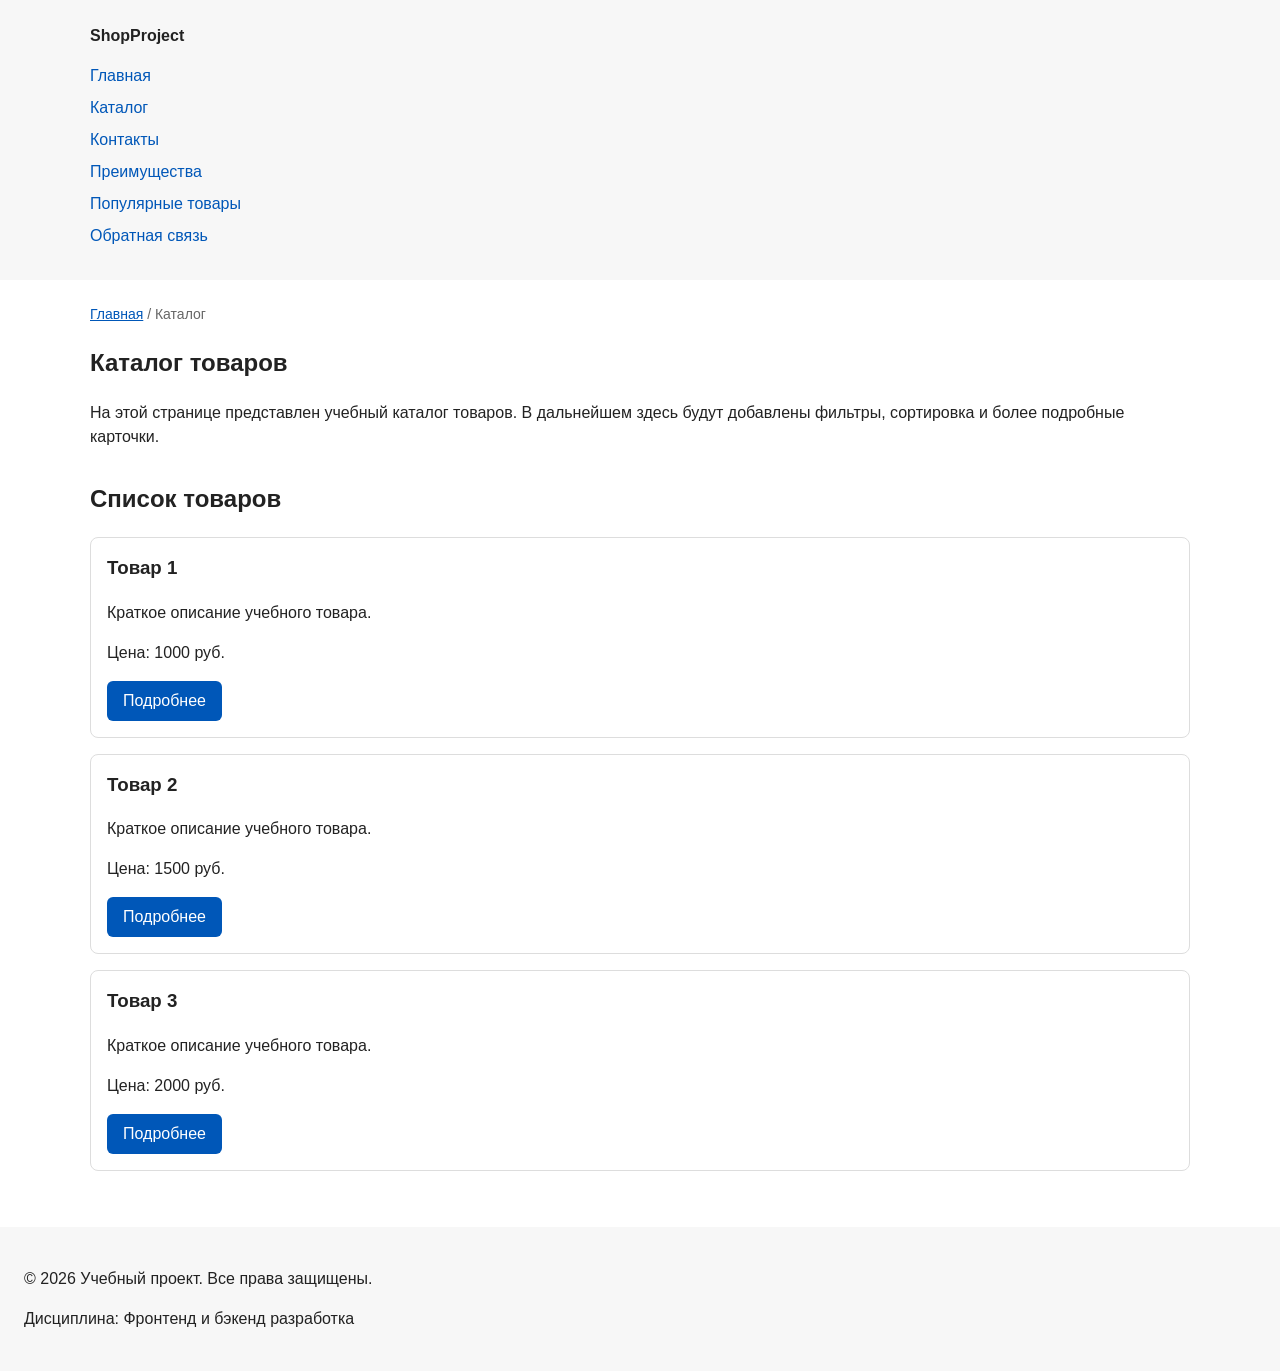
==== catalog.html @ 75586f76 "feat: add multi-page structure navigation and anchors" ====
<!DOCTYPE html>
<html lang="ru">

  <head>
    <meta charset="UTF-8">
    <meta name="viewport" content="width=device-width, initial-scale=1.0">
    <meta name="description" content="Каталог товаров учебного интернет-магазина.">
    <title>Каталог товаров — Учебный интернет-магазин</title>
    <meta property="og:type" content="website">
    <meta property="og:title" content="Каталог товаров — Учебный интернет-магазин">
    <meta property="og:description" content="Каталог товаров учебного интернет-магазина.">
    <meta property="og:image" content="https://dark1367.github.io/kr1-html-css-shop/images/preview.jpg">
    <link rel="stylesheet" href="css/style.css">
  </head>

  <body>

    <header>
      <div class="site-header">
        <a class="site-logo" href="index.html">ShopProject</a>

        <nav class="site-nav" aria-label="Основная навигация">
          <ul class="site-nav__list">
            <li><a href="index.html">Главная</a></li>
            <li><a href="catalog.html">Каталог</a></li>
            <li><a href="contacts.html">Контакты</a></li>
            <li><a href="index.html#advantages">Преимущества</a></li>
            <li><a href="index.html#popular">Популярные товары</a></li>
            <li><a href="index.html#contacts">Обратная связь</a></li>
          </ul>
        </nav>
      </div>
    </header>

    <main>
      <nav class="breadcrumbs" aria-label="Хлебные крошки">
        <a href="index.html">Главная</a>
        <span>Каталог</span>
      </nav>

      <section class="section">
        <h1>Каталог товаров</h1>
        <p>
          На этой странице представлен учебный каталог товаров.
          В дальнейшем здесь будут добавлены фильтры, сортировка и более
          подробные карточки.
        </p>
      </section>

      <section class="section">
        <h2>Список товаров</h2>

        <article class="product-card">
          <h3>Товар 1</h3>
          <p>Краткое описание учебного товара.</p>
          <p>Цена: 1000 руб.</p>
          <a class="button" href="index.html#popular">Подробнее</a>
        </article>

        <article class="product-card">
          <h3>Товар 2</h3>
          <p>Краткое описание учебного товара.</p>
          <p>Цена: 1500 руб.</p>
          <a class="button" href="index.html#popular">Подробнее</a>
        </article>

        <article class="product-card">
          <h3>Товар 3</h3>
          <p>Краткое описание учебного товара.</p>
          <p>Цена: 2000 руб.</p>
          <a class="button" href="index.html#popular">Подробнее</a>
        </article>
      </section>
    </main>

    <footer>
      <p>&copy; 2026 Учебный проект. Все права защищены.</p>
      <p>Дисциплина: Фронтенд и бэкенд разработка</p>
    </footer>

  </body>
</html>
---- css/style.css ----
/* ===============================
   1. Переменные проекта
   =============================== */

:root {
  /* Основные цвета проекта */
  --color-bg: #ffffff;
  --color-text: #222222;
  --color-muted: #666666;
  --color-primary: #0057b8;
  --color-primary-dark: #003f86;
  --color-border: #dddddd;
  --color-surface: #f7f7f7;
  --color-surface-accent: #eef5ff;
  --color-danger: #b00020;
  --color-success: #168a2f;
  --color-success-bg: #eefaf0;
  --color-white: #ffffff;

  /* Отступы */
  --space-xs: 4px;
  --space-sm: 8px;
  --space-md: 16px;
  --space-lg: 24px;
  --space-xl: 32px;

  /* Скругления */
  --radius-sm: 6px;
  --radius-md: 8px;
  --radius-lg: 12px;

  /* Размеры */
  --container-width: 1100px;
}

/* ===============================
   2. Базовые стили
   =============================== */

* {
  box-sizing: border-box;
}

/*
  Плавная прокрутка при переходе по якорным ссылкам.
*/
html {
  scroll-behavior: smooth;
}

body {
  margin: 0;
  font-family: Arial, sans-serif;
  line-height: 1.5;
  color: var(--color-text);
  background-color: var(--color-bg);
}

/*
  Задаём внутренние отступы для основных областей страницы.
  Это делает содержимое визуально отделённым от краёв окна браузера.
*/
header,
main,
footer {
  padding: var(--space-lg);
}

header {
  background-color: var(--color-surface);
}

footer {
  background-color: var(--color-surface);
}

/* ===============================
   3. Общие элементы интерфейса
   =============================== */

a {
  color: var(--color-primary);
}

a:hover {
  color: var(--color-primary-dark);
}

a:focus-visible {
  outline: 2px solid var(--color-primary);
  outline-offset: 3px;
}

/*
  Подсветка раздела, к которому выполнен переход по якорю.
*/
:target {
  outline: 2px dashed var(--color-primary);
  outline-offset: 4px;
}

/*
  Пока это обычная ссылка, но визуально она оформляется как кнопка.
*/
.button {
  display: inline-block;
  padding: var(--space-sm) var(--space-md);
  color: var(--color-white);
  background-color: var(--color-primary);
  text-decoration: none;
  border: none;
  border-radius: var(--radius-sm);
  cursor: pointer;
}

.button:hover {
  background-color: var(--color-primary-dark);
}

.button:focus-visible {
  outline: 2px solid var(--color-primary);
  outline-offset: 3px;
}

.button:disabled {
  opacity: 0.6;
  cursor: not-allowed;
}

/* ===============================
   4. Компоненты страницы
   =============================== */

/*
  Шапка: ограничиваем ширину содержимого,
  чтобы оно не растягивалось слишком сильно на широких экранах.
*/
.site-header {
  max-width: var(--container-width);
  margin: 0 auto;
}

/*
  Текстовый логотип.
*/
.site-logo {
  font-weight: bold;
  text-decoration: none;
  color: var(--color-text);
}

/*
  Навигация: убираем стандартные отступы и маркеры списка.
*/
.site-nav__list {
  padding: 0;
  margin: var(--space-md) 0 0;
  list-style: none;
}

.site-nav__list li {
  margin-bottom: var(--space-sm);
}

.site-nav__list a {
  color: var(--color-primary);
  text-decoration: none;
}

.site-nav__list a:hover {
  text-decoration: underline;
}

/*
  Хлебные крошки на внутренних страницах.
  Текущая страница оформлена через span, перед ней выводится разделитель.
*/
.breadcrumbs {
  max-width: var(--container-width);
  margin: 0 auto var(--space-md);
  font-size: 14px;
  color: var(--color-muted);
}

.breadcrumbs a {
  color: var(--color-primary);
}

.breadcrumbs span::before {
  content: " / ";
  color: var(--color-muted);
}

/*
  Hero-блок — первый крупный блок страницы.
  Он визуально отделяется от остальных разделов фоном и отступами.
*/
.hero {
  max-width: var(--container-width);
  margin: 0 auto var(--space-xl);
  padding: var(--space-xl) var(--space-lg);
  background-color: var(--color-surface-accent);
  border-radius: var(--radius-lg);
}

.section {
  max-width: var(--container-width);
  margin: 0 auto var(--space-xl);
}

.section h2 {
  margin-top: 0;
}

/*
  Карточка товара — самостоятельный блок.
  В сетку карточки выстраиваются в практическом занятии №6.
*/
.product-card {
  margin-bottom: var(--space-md);
  padding: var(--space-md);
  border: 1px solid var(--color-border);
  border-radius: var(--radius-md);
  background-color: var(--color-bg);
}

.product-card:hover {
  border-color: var(--color-primary);
}

.product-card h3 {
  margin-top: 0;
}

/*
  Дополнительный информационный блок.
*/
.aside-info {
  max-width: var(--container-width);
  margin: 0 auto var(--space-xl);
  padding: var(--space-md);
  border-left: 4px solid var(--color-primary);
  background-color: var(--color-surface);
}

/* ===============================
   5. Форма и модальное окно
   =============================== */

.order-dialog {
  width: min(100% - 32px, 560px);
  padding: var(--space-lg);
  border: none;
  border-radius: var(--radius-lg);
}

.order-dialog::backdrop {
  background-color: rgba(0, 0, 0, 0.5);
}

.form-field {
  margin-bottom: var(--space-md);
}

.form-field label {
  display: block;
  margin-bottom: var(--space-xs);
}

.form-field input,
.form-field select,
.form-field textarea {
  width: 100%;
  padding: 10px 12px;
  border: 1px solid var(--color-border);
  border-radius: var(--radius-sm);
  font: inherit;
}

.form-field input[type="checkbox"] {
  width: auto;
}

.form-field small {
  display: block;
  margin-top: var(--space-xs);
  color: var(--color-muted);
}

/*
  Состояния полей формы: наведение, видимый фокус, ошибка.
*/
.form-field input:hover,
.form-field select:hover,
.form-field textarea:hover {
  border-color: var(--color-primary);
}

.form-field input:focus-visible,
.form-field select:focus-visible,
.form-field textarea:focus-visible,
.form-actions button:focus-visible {
  outline: 2px solid var(--color-primary);
  outline-offset: 3px;
}

/*
  Ошибочное поле. Селекторы с .form-field нужны, чтобы правило
  перебивало по специфичности border из .form-field input и :hover.
*/
[aria-invalid="true"],
.form-field input[aria-invalid="true"],
.form-field select[aria-invalid="true"],
.form-field textarea[aria-invalid="true"] {
  border-color: var(--color-danger);
}

/*
  Кнопки формы.
*/
.form-actions {
  display: flex;
  gap: var(--space-md);
  margin-top: var(--space-lg);
}

/*
  Сообщение об успешной отправке.
*/
.success-message {
  max-width: var(--container-width);
  margin: var(--space-lg) auto;
  padding: var(--space-md);
  border-left: 4px solid var(--color-success);
  background-color: var(--color-success-bg);
}
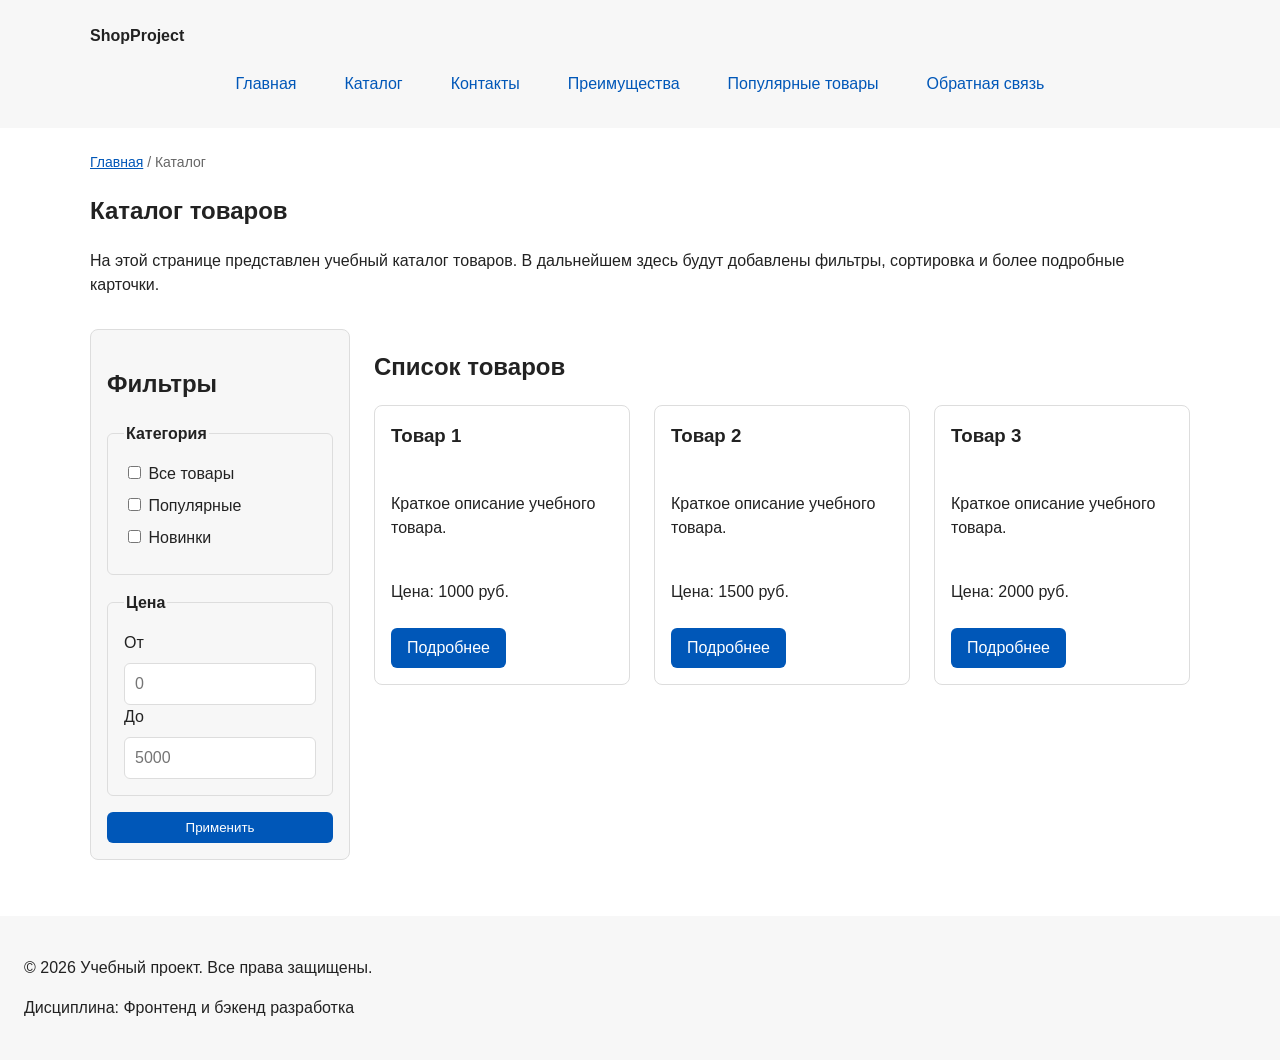
==== commit 77fee8bb: "feat: add flex navigation and grid catalog layout" ====
--- a/catalog.html
+++ b/catalog.html
@@ -47,29 +47,70 @@
         </p>
       </section>
 
-      <section class="section">
-        <h2>Список товаров</h2>
+      <section class="catalog-layout">
+        <aside class="catalog-filters">
+          <h2>Фильтры</h2>
 
-        <article class="product-card">
-          <h3>Товар 1</h3>
-          <p>Краткое описание учебного товара.</p>
-          <p>Цена: 1000 руб.</p>
-          <a class="button" href="index.html#popular">Подробнее</a>
-        </article>
+          <form class="filters-form" action="#" method="get">
+            <fieldset>
+              <legend>Категория</legend>
 
-        <article class="product-card">
-          <h3>Товар 2</h3>
-          <p>Краткое описание учебного товара.</p>
-          <p>Цена: 1500 руб.</p>
-          <a class="button" href="index.html#popular">Подробнее</a>
-        </article>
+              <label>
+                <input type="checkbox" name="category" value="all">
+                Все товары
+              </label>
 
-        <article class="product-card">
-          <h3>Товар 3</h3>
-          <p>Краткое описание учебного товара.</p>
-          <p>Цена: 2000 руб.</p>
-          <a class="button" href="index.html#popular">Подробнее</a>
-        </article>
+              <label>
+                <input type="checkbox" name="category" value="popular">
+                Популярные
+              </label>
+
+              <label>
+                <input type="checkbox" name="category" value="new">
+                Новинки
+              </label>
+            </fieldset>
+
+            <fieldset>
+              <legend>Цена</legend>
+
+              <label for="price-from">От</label>
+              <input id="price-from" name="price-from" type="number" min="0" placeholder="0">
+
+              <label for="price-to">До</label>
+              <input id="price-to" name="price-to" type="number" min="0" placeholder="5000">
+            </fieldset>
+
+            <button class="button" type="submit">Применить</button>
+          </form>
+        </aside>
+
+        <section class="catalog-products">
+          <h2>Список товаров</h2>
+
+          <div class="products-grid">
+            <article class="product-card">
+              <h3>Товар 1</h3>
+              <p>Краткое описание учебного товара.</p>
+              <p>Цена: 1000 руб.</p>
+              <a class="button" href="index.html#popular">Подробнее</a>
+            </article>
+
+            <article class="product-card">
+              <h3>Товар 2</h3>
+              <p>Краткое описание учебного товара.</p>
+              <p>Цена: 1500 руб.</p>
+              <a class="button" href="index.html#popular">Подробнее</a>
+            </article>
+
+            <article class="product-card">
+              <h3>Товар 3</h3>
+              <p>Краткое описание учебного товара.</p>
+              <p>Цена: 2000 руб.</p>
+              <a class="button" href="index.html#popular">Подробнее</a>
+            </article>
+          </div>
+        </section>
       </section>
     </main>
 
--- a/css/style.css
+++ b/css/style.css
@@ -150,25 +150,31 @@
 }
 
 /*
-  Навигация: убираем стандартные отступы и маркеры списка.
+  Навигация: меню выстроено в строку через Flexbox.
+  Расстояние между пунктами задаётся через gap.
 */
 .site-nav__list {
+  display: flex;
+  flex-wrap: wrap;
+  justify-content: center;
+  align-items: center;
+  gap: var(--space-md);
   padding: 0;
   margin: var(--space-md) 0 0;
   list-style: none;
 }
 
-.site-nav__list li {
-  margin-bottom: var(--space-sm);
-}
-
 .site-nav__list a {
+  display: inline-block;
+  padding: var(--space-sm) var(--space-md);
   color: var(--color-primary);
   text-decoration: none;
+  border-radius: var(--radius-sm);
 }
 
 .site-nav__list a:hover {
-  text-decoration: underline;
+  color: var(--color-white);
+  background-color: var(--color-primary);
 }
 
 /*
@@ -213,23 +219,97 @@
 }
 
 /*
+  Сетка карточек товаров через CSS Grid: три равные колонки.
+*/
+.products-grid {
+  display: grid;
+  grid-template-columns: repeat(3, 1fr);
+  gap: var(--space-lg);
+}
+
+/*
   Карточка товара — самостоятельный блок.
-  В сетку карточки выстраиваются в практическом занятии №6.
+  Внутри карточки содержимое выстроено в колонку через Flexbox,
+  кнопка прижата к нижнему краю.
 */
 .product-card {
-  margin-bottom: var(--space-md);
+  display: flex;
+  flex-direction: column;
+  gap: var(--space-sm);
+  margin-bottom: 0;
   padding: var(--space-md);
   border: 1px solid var(--color-border);
   border-radius: var(--radius-md);
   background-color: var(--color-bg);
 }
 
+.product-card .button {
+  margin-top: auto;
+  align-self: flex-start;
+}
+
 .product-card:hover {
   border-color: var(--color-primary);
 }
 
 .product-card h3 {
   margin-top: 0;
+}
+
+/*
+  Страница каталога: сетка «фильтры + товары» через именованные области Grid.
+*/
+.catalog-layout {
+  max-width: var(--container-width);
+  margin: 0 auto var(--space-xl);
+  display: grid;
+  grid-template-columns: 260px 1fr;
+  grid-template-areas: "filters products";
+  gap: var(--space-lg);
+}
+
+.catalog-filters {
+  grid-area: filters;
+  padding: var(--space-md);
+  border: 1px solid var(--color-border);
+  border-radius: var(--radius-md);
+  background-color: var(--color-surface);
+}
+
+.catalog-products {
+  grid-area: products;
+}
+
+/*
+  Форма фильтров: группы полей разделены через gap.
+*/
+.filters-form {
+  display: grid;
+  gap: var(--space-md);
+}
+
+.filters-form fieldset {
+  margin: 0;
+  padding: var(--space-md);
+  border: 1px solid var(--color-border);
+  border-radius: var(--radius-sm);
+}
+
+.filters-form legend {
+  font-weight: 700;
+}
+
+.filters-form label {
+  display: block;
+  margin-bottom: var(--space-sm);
+}
+
+.filters-form input[type="number"] {
+  width: 100%;
+  padding: 8px 10px;
+  border: 1px solid var(--color-border);
+  border-radius: var(--radius-sm);
+  font: inherit;
 }
 
 /*
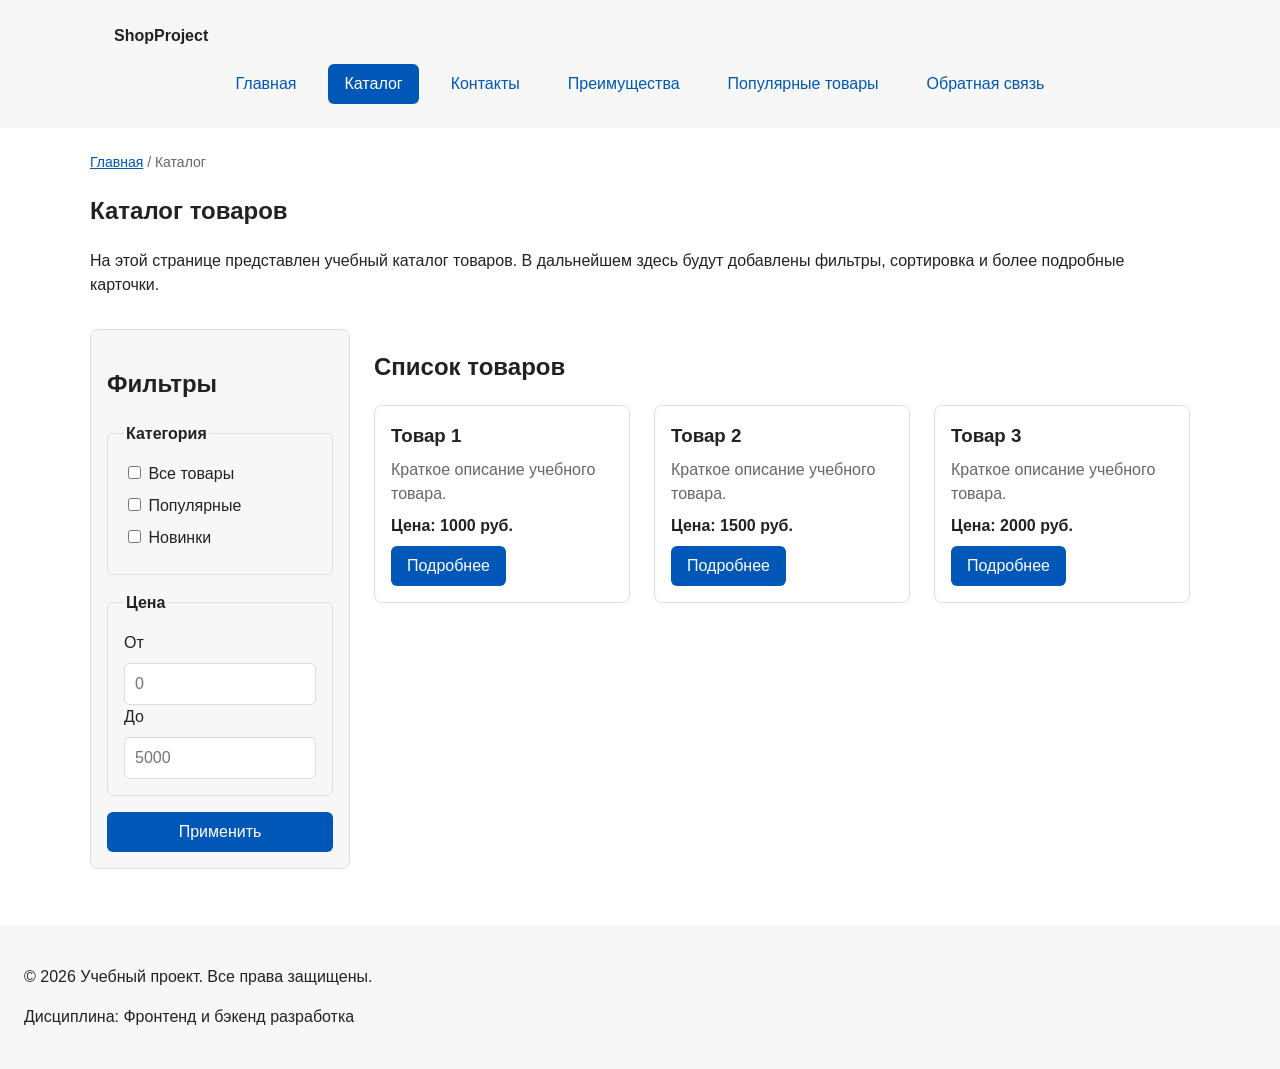
==== commit a7d0f82f: "refactor: apply BEM naming to CSS classes" ====
--- a/catalog.html
+++ b/catalog.html
@@ -15,18 +15,30 @@
 
   <body>
 
-    <header>
-      <div class="site-header">
-        <a class="site-logo" href="index.html">ShopProject</a>
+    <header class="site-header">
+      <div class="site-header__inner">
+        <a class="site-header__logo" href="index.html">ShopProject</a>
 
         <nav class="site-nav" aria-label="Основная навигация">
           <ul class="site-nav__list">
-            <li><a href="index.html">Главная</a></li>
-            <li><a href="catalog.html">Каталог</a></li>
-            <li><a href="contacts.html">Контакты</a></li>
-            <li><a href="index.html#advantages">Преимущества</a></li>
-            <li><a href="index.html#popular">Популярные товары</a></li>
-            <li><a href="index.html#contacts">Обратная связь</a></li>
+            <li class="site-nav__item">
+              <a class="site-nav__link" href="index.html">Главная</a>
+            </li>
+            <li class="site-nav__item">
+              <a class="site-nav__link site-nav__link--active" href="catalog.html">Каталог</a>
+            </li>
+            <li class="site-nav__item">
+              <a class="site-nav__link" href="contacts.html">Контакты</a>
+            </li>
+            <li class="site-nav__item">
+              <a class="site-nav__link" href="index.html#advantages">Преимущества</a>
+            </li>
+            <li class="site-nav__item">
+              <a class="site-nav__link" href="index.html#popular">Популярные товары</a>
+            </li>
+            <li class="site-nav__item">
+              <a class="site-nav__link" href="index.html#contacts">Обратная связь</a>
+            </li>
           </ul>
         </nav>
       </div>
@@ -34,8 +46,8 @@
 
     <main>
       <nav class="breadcrumbs" aria-label="Хлебные крошки">
-        <a href="index.html">Главная</a>
-        <span>Каталог</span>
+        <a class="breadcrumbs__link" href="index.html">Главная</a>
+        <span class="breadcrumbs__current">Каталог</span>
       </nav>
 
       <section class="section">
@@ -49,72 +61,72 @@
 
       <section class="catalog-layout">
         <aside class="catalog-filters">
-          <h2>Фильтры</h2>
+          <h2 class="catalog-filters__title">Фильтры</h2>
 
           <form class="filters-form" action="#" method="get">
-            <fieldset>
-              <legend>Категория</legend>
+            <fieldset class="filters-form__group">
+              <legend class="filters-form__legend">Категория</legend>
 
-              <label>
+              <label class="filters-form__label">
                 <input type="checkbox" name="category" value="all">
                 Все товары
               </label>
 
-              <label>
+              <label class="filters-form__label">
                 <input type="checkbox" name="category" value="popular">
                 Популярные
               </label>
 
-              <label>
+              <label class="filters-form__label">
                 <input type="checkbox" name="category" value="new">
                 Новинки
               </label>
             </fieldset>
 
-            <fieldset>
-              <legend>Цена</legend>
+            <fieldset class="filters-form__group">
+              <legend class="filters-form__legend">Цена</legend>
 
-              <label for="price-from">От</label>
-              <input id="price-from" name="price-from" type="number" min="0" placeholder="0">
+              <label class="filters-form__label" for="price-from">От</label>
+              <input class="filters-form__input" id="price-from" name="price-from" type="number" min="0" placeholder="0">
 
-              <label for="price-to">До</label>
-              <input id="price-to" name="price-to" type="number" min="0" placeholder="5000">
+              <label class="filters-form__label" for="price-to">До</label>
+              <input class="filters-form__input" id="price-to" name="price-to" type="number" min="0" placeholder="5000">
             </fieldset>
 
-            <button class="button" type="submit">Применить</button>
+            <button class="button button--primary filters-form__button" type="submit">Применить</button>
           </form>
         </aside>
 
         <section class="catalog-products">
-          <h2>Список товаров</h2>
+          <h2 class="catalog-products__title">Список товаров</h2>
 
           <div class="products-grid">
             <article class="product-card">
-              <h3>Товар 1</h3>
-              <p>Краткое описание учебного товара.</p>
-              <p>Цена: 1000 руб.</p>
-              <a class="button" href="index.html#popular">Подробнее</a>
+              <h3 class="product-card__title">Товар 1</h3>
+              <p class="product-card__description">Краткое описание учебного товара.</p>
+              <p class="product-card__price">Цена: 1000 руб.</p>
+              <a class="button button--primary product-card__button" href="index.html#popular">Подробнее</a>
             </article>
 
             <article class="product-card">
-              <h3>Товар 2</h3>
-              <p>Краткое описание учебного товара.</p>
-              <p>Цена: 1500 руб.</p>
-              <a class="button" href="index.html#popular">Подробнее</a>
+              <h3 class="product-card__title">Товар 2</h3>
+              <p class="product-card__description">Краткое описание учебного товара.</p>
+              <p class="product-card__price">Цена: 1500 руб.</p>
+              <a class="button button--primary product-card__button" href="index.html#popular">Подробнее</a>
             </article>
 
             <article class="product-card">
-              <h3>Товар 3</h3>
-              <p>Краткое описание учебного товара.</p>
-              <p>Цена: 2000 руб.</p>
-              <a class="button" href="index.html#popular">Подробнее</a>
+              <h3 class="product-card__title">Товар 3</h3>
+              <p class="product-card__description">Краткое описание учебного товара.</p>
+              <p class="product-card__price">Цена: 2000 руб.</p>
+              <a class="button button--primary product-card__button" href="index.html#popular">Подробнее</a>
             </article>
           </div>
         </section>
       </section>
     </main>
 
-    <footer>
+    <footer class="site-footer">
       <p>&copy; 2026 Учебный проект. Все права защищены.</p>
       <p>Дисциплина: Фронтенд и бэкенд разработка</p>
     </footer>
--- a/css/style.css
+++ b/css/style.css
@@ -35,6 +35,8 @@
 
 /* ===============================
    2. Базовые стили
+   Стили по тегам задаются только здесь.
+   Компоненты ниже оформляются через БЭМ-классы.
    =============================== */
 
 * {
@@ -56,27 +58,9 @@
   background-color: var(--color-bg);
 }
 
-/*
-  Задаём внутренние отступы для основных областей страницы.
-  Это делает содержимое визуально отделённым от краёв окна браузера.
-*/
-header,
-main,
-footer {
+main {
   padding: var(--space-lg);
 }
-
-header {
-  background-color: var(--color-surface);
-}
-
-footer {
-  background-color: var(--color-surface);
-}
-
-/* ===============================
-   3. Общие элементы интерфейса
-   =============================== */
 
 a {
   color: var(--color-primary);
@@ -99,22 +83,43 @@
   outline-offset: 4px;
 }
 
-/*
-  Пока это обычная ссылка, но визуально она оформляется как кнопка.
-*/
+/* ===============================
+   3. Блок button
+   =============================== */
+
 .button {
   display: inline-block;
   padding: var(--space-sm) var(--space-md);
+  border: none;
+  border-radius: var(--radius-sm);
+  font: inherit;
+  text-decoration: none;
+  cursor: pointer;
+}
+
+.button--primary {
   color: var(--color-white);
   background-color: var(--color-primary);
-  text-decoration: none;
-  border: none;
-  border-radius: var(--radius-sm);
-  cursor: pointer;
-}
-
-.button:hover {
+}
+
+/*
+  color задан явно, чтобы у кнопок-ссылок текст
+  не перекрашивался правилом a:hover.
+*/
+.button--primary:hover {
+  color: var(--color-white);
   background-color: var(--color-primary-dark);
+}
+
+.button--secondary {
+  color: var(--color-primary);
+  background-color: transparent;
+  border: 1px solid var(--color-primary);
+}
+
+.button--secondary:hover {
+  color: var(--color-white);
+  background-color: var(--color-primary);
 }
 
 .button:focus-visible {
@@ -122,36 +127,38 @@
   outline-offset: 3px;
 }
 
-.button:disabled {
+.button:disabled,
+.button--disabled {
   opacity: 0.6;
   cursor: not-allowed;
 }
 
 /* ===============================
-   4. Компоненты страницы
-   =============================== */
-
-/*
-  Шапка: ограничиваем ширину содержимого,
-  чтобы оно не растягивалось слишком сильно на широких экранах.
+   4. Шапка и навигация
+   =============================== */
+
+/*
+  Блок site-header: фон шапки на всю ширину,
+  содержимое ограничено внутренним контейнером.
 */
 .site-header {
+  background-color: var(--color-surface);
+}
+
+.site-header__inner {
   max-width: var(--container-width);
   margin: 0 auto;
-}
-
-/*
-  Текстовый логотип.
-*/
-.site-logo {
-  font-weight: bold;
+  padding: var(--space-lg);
+}
+
+.site-header__logo {
+  font-weight: 700;
+  color: var(--color-text);
   text-decoration: none;
-  color: var(--color-text);
-}
-
-/*
-  Навигация: меню выстроено в строку через Flexbox.
-  Расстояние между пунктами задаётся через gap.
+}
+
+/*
+  Блок site-nav: меню выстроено в строку через Flexbox.
 */
 .site-nav__list {
   display: flex;
@@ -164,7 +171,7 @@
   list-style: none;
 }
 
-.site-nav__list a {
+.site-nav__link {
   display: inline-block;
   padding: var(--space-sm) var(--space-md);
   color: var(--color-primary);
@@ -172,14 +179,27 @@
   border-radius: var(--radius-sm);
 }
 
-.site-nav__list a:hover {
+.site-nav__link:hover {
   color: var(--color-white);
   background-color: var(--color-primary);
 }
 
-/*
-  Хлебные крошки на внутренних страницах.
-  Текущая страница оформлена через span, перед ней выводится разделитель.
+.site-nav__link:focus-visible {
+  outline: 2px solid var(--color-primary);
+  outline-offset: 3px;
+}
+
+/*
+  Модификатор активного пункта меню — текущая страница.
+*/
+.site-nav__link--active {
+  color: var(--color-white);
+  background-color: var(--color-primary);
+}
+
+/*
+  Блок breadcrumbs: текущая страница не является ссылкой,
+  перед ней выводится разделитель.
 */
 .breadcrumbs {
   max-width: var(--container-width);
@@ -188,18 +208,21 @@
   color: var(--color-muted);
 }
 
-.breadcrumbs a {
+.breadcrumbs__link {
   color: var(--color-primary);
 }
 
-.breadcrumbs span::before {
+.breadcrumbs__current::before {
   content: " / ";
   color: var(--color-muted);
 }
 
-/*
-  Hero-блок — первый крупный блок страницы.
-  Он визуально отделяется от остальных разделов фоном и отступами.
+/* ===============================
+   5. Разделы страницы
+   =============================== */
+
+/*
+  Блок hero — первый экран главной страницы.
 */
 .hero {
   max-width: var(--container-width);
@@ -209,17 +232,43 @@
   border-radius: var(--radius-lg);
 }
 
+/*
+  Блок section — универсальный раздел страницы.
+*/
 .section {
   max-width: var(--container-width);
   margin: 0 auto var(--space-xl);
 }
 
-.section h2 {
+.section__title {
   margin-top: 0;
 }
 
 /*
-  Сетка карточек товаров через CSS Grid: три равные колонки.
+  Блок aside-info — дополнительный информационный блок.
+*/
+.aside-info {
+  max-width: var(--container-width);
+  margin: 0 auto var(--space-xl);
+  padding: var(--space-md);
+  border-left: 4px solid var(--color-primary);
+  background-color: var(--color-surface);
+}
+
+/*
+  Блок site-footer — подвал сайта.
+*/
+.site-footer {
+  padding: var(--space-lg);
+  background-color: var(--color-surface);
+}
+
+/* ===============================
+   6. Товары и каталог
+   =============================== */
+
+/*
+  Блок products-grid отвечает только за расположение карточек.
 */
 .products-grid {
   display: grid;
@@ -228,36 +277,59 @@
 }
 
 /*
-  Карточка товара — самостоятельный блок.
-  Внутри карточки содержимое выстроено в колонку через Flexbox,
+  Блок product-card — переиспользуемая карточка товара.
+  Содержимое выстроено в колонку через Flexbox,
   кнопка прижата к нижнему краю.
 */
 .product-card {
   display: flex;
   flex-direction: column;
   gap: var(--space-sm);
-  margin-bottom: 0;
   padding: var(--space-md);
   border: 1px solid var(--color-border);
   border-radius: var(--radius-md);
   background-color: var(--color-bg);
 }
 
-.product-card .button {
+.product-card:hover {
+  border-color: var(--color-primary);
+}
+
+.product-card--featured {
+  border-color: var(--color-primary);
+}
+
+.product-card--discount {
+  border-color: var(--color-danger);
+}
+
+.product-card__title {
+  margin: 0;
+  color: var(--color-text);
+}
+
+.product-card__description {
+  margin: 0;
+  color: var(--color-muted);
+}
+
+.product-card__price {
+  margin: 0;
+  font-weight: 700;
+}
+
+.product-card--discount .product-card__price {
+  color: var(--color-danger);
+}
+
+.product-card__button {
   margin-top: auto;
   align-self: flex-start;
 }
 
-.product-card:hover {
-  border-color: var(--color-primary);
-}
-
-.product-card h3 {
-  margin-top: 0;
-}
-
-/*
-  Страница каталога: сетка «фильтры + товары» через именованные области Grid.
+/*
+  Блок catalog-layout: сетка «фильтры + товары»
+  через именованные области Grid.
 */
 .catalog-layout {
   max-width: var(--container-width);
@@ -281,30 +353,30 @@
 }
 
 /*
-  Форма фильтров: группы полей разделены через gap.
+  Блок filters-form — форма фильтров каталога.
 */
 .filters-form {
   display: grid;
   gap: var(--space-md);
 }
 
-.filters-form fieldset {
+.filters-form__group {
   margin: 0;
   padding: var(--space-md);
   border: 1px solid var(--color-border);
   border-radius: var(--radius-sm);
 }
 
-.filters-form legend {
+.filters-form__legend {
   font-weight: 700;
 }
 
-.filters-form label {
+.filters-form__label {
   display: block;
   margin-bottom: var(--space-sm);
 }
 
-.filters-form input[type="number"] {
+.filters-form__input {
   width: 100%;
   padding: 8px 10px;
   border: 1px solid var(--color-border);
@@ -312,21 +384,13 @@
   font: inherit;
 }
 
-/*
-  Дополнительный информационный блок.
-*/
-.aside-info {
-  max-width: var(--container-width);
-  margin: 0 auto var(--space-xl);
-  padding: var(--space-md);
-  border-left: 4px solid var(--color-primary);
-  background-color: var(--color-surface);
-}
-
-/* ===============================
-   5. Форма и модальное окно
-   =============================== */
-
+/* ===============================
+   7. Модальное окно и форма заявки
+   =============================== */
+
+/*
+  Блок order-dialog — модальное окно заявки.
+*/
 .order-dialog {
   width: min(100% - 32px, 560px);
   padding: var(--space-lg);
@@ -338,18 +402,26 @@
   background-color: rgba(0, 0, 0, 0.5);
 }
 
-.form-field {
+.order-dialog__title {
+  margin-top: 0;
+}
+
+/*
+  Блок order-form — форма заявки.
+  Отдельный блок, чтобы форму можно было использовать и вне модального окна.
+*/
+.order-form__field {
   margin-bottom: var(--space-md);
 }
 
-.form-field label {
+.order-form__label {
   display: block;
   margin-bottom: var(--space-xs);
 }
 
-.form-field input,
-.form-field select,
-.form-field textarea {
+.order-form__input,
+.order-form__select,
+.order-form__textarea {
   width: 100%;
   padding: 10px 12px;
   border: 1px solid var(--color-border);
@@ -357,55 +429,47 @@
   font: inherit;
 }
 
-.form-field input[type="checkbox"] {
-  width: auto;
-}
-
-.form-field small {
+.order-form__hint {
   display: block;
   margin-top: var(--space-xs);
   color: var(--color-muted);
 }
 
-/*
-  Состояния полей формы: наведение, видимый фокус, ошибка.
-*/
-.form-field input:hover,
-.form-field select:hover,
-.form-field textarea:hover {
+.order-form__input:hover,
+.order-form__select:hover,
+.order-form__textarea:hover {
   border-color: var(--color-primary);
 }
 
-.form-field input:focus-visible,
-.form-field select:focus-visible,
-.form-field textarea:focus-visible,
-.form-actions button:focus-visible {
+.order-form__input:focus-visible,
+.order-form__select:focus-visible,
+.order-form__textarea:focus-visible {
   outline: 2px solid var(--color-primary);
   outline-offset: 3px;
 }
 
 /*
-  Ошибочное поле. Селекторы с .form-field нужны, чтобы правило
-  перебивало по специфичности border из .form-field input и :hover.
-*/
-[aria-invalid="true"],
-.form-field input[aria-invalid="true"],
-.form-field select[aria-invalid="true"],
-.form-field textarea[aria-invalid="true"] {
+  Ошибочное поле: атрибут aria-invalid выставляет JavaScript при проверке.
+  Правило стоит после :hover, чтобы красная рамка не пропадала при наведении.
+*/
+.order-form__input[aria-invalid="true"],
+.order-form__select[aria-invalid="true"],
+.order-form__textarea[aria-invalid="true"] {
   border-color: var(--color-danger);
 }
 
-/*
-  Кнопки формы.
-*/
-.form-actions {
+.order-form__checkbox[aria-invalid="true"] {
+  outline: 2px solid var(--color-danger);
+}
+
+.order-form__actions {
   display: flex;
   gap: var(--space-md);
   margin-top: var(--space-lg);
 }
 
 /*
-  Сообщение об успешной отправке.
+  Блок success-message — сообщение об успешной отправке.
 */
 .success-message {
   max-width: var(--container-width);
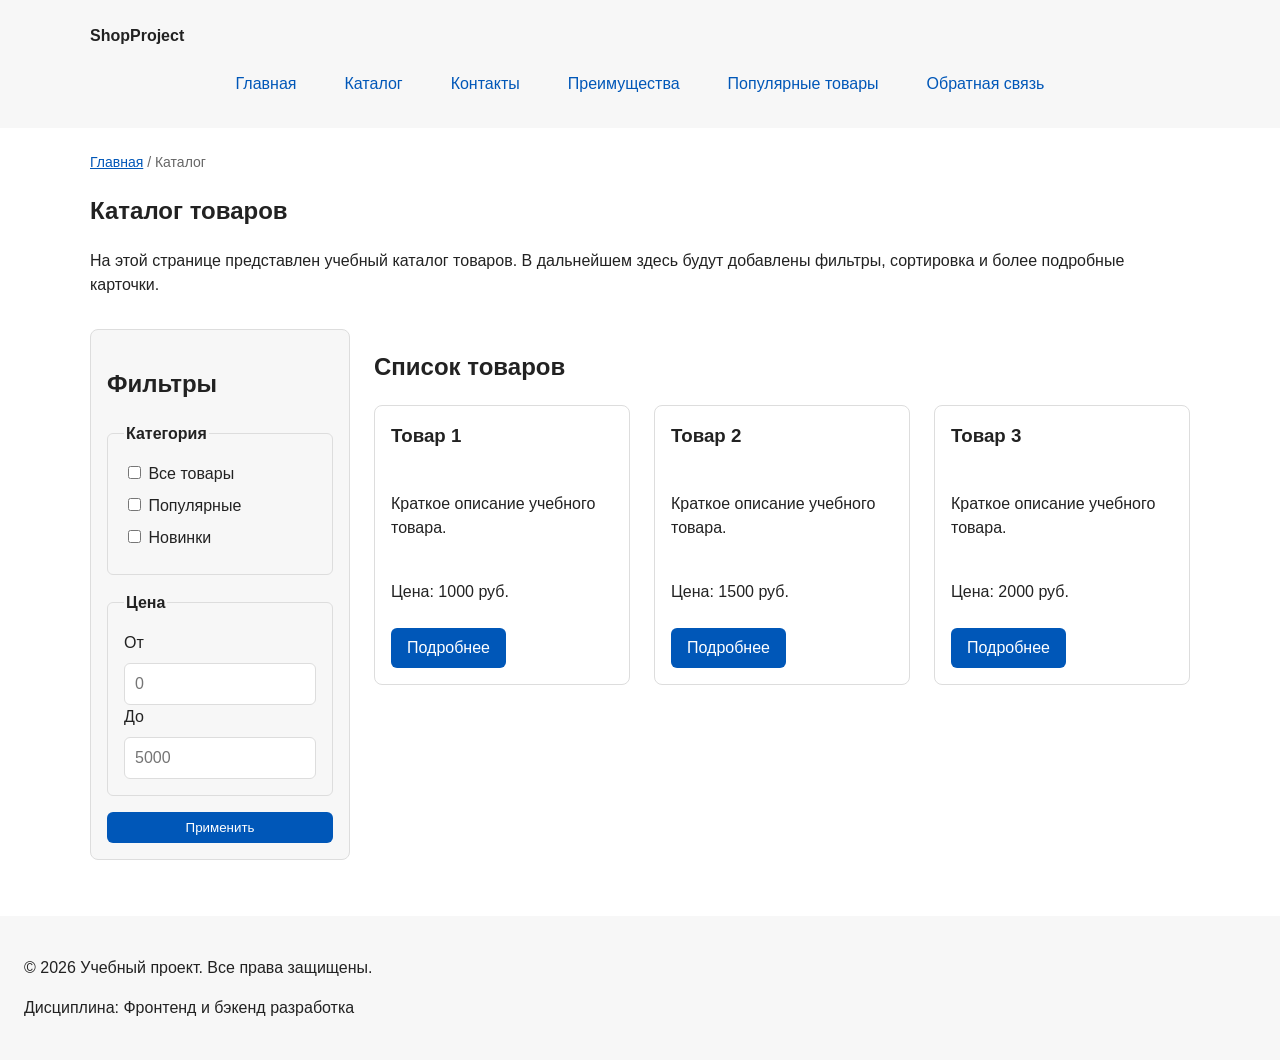
==== commit 3cd38057: "Merge pull request #7 from Dark1367/feature/flex-grid-navigation feat: add flex navigation and grid " ====
--- a/catalog.html
+++ b/catalog.html
@@ -15,30 +15,18 @@
 
   <body>
 
-    <header class="site-header">
-      <div class="site-header__inner">
-        <a class="site-header__logo" href="index.html">ShopProject</a>
+    <header>
+      <div class="site-header">
+        <a class="site-logo" href="index.html">ShopProject</a>
 
         <nav class="site-nav" aria-label="Основная навигация">
           <ul class="site-nav__list">
-            <li class="site-nav__item">
-              <a class="site-nav__link" href="index.html">Главная</a>
-            </li>
-            <li class="site-nav__item">
-              <a class="site-nav__link site-nav__link--active" href="catalog.html">Каталог</a>
-            </li>
-            <li class="site-nav__item">
-              <a class="site-nav__link" href="contacts.html">Контакты</a>
-            </li>
-            <li class="site-nav__item">
-              <a class="site-nav__link" href="index.html#advantages">Преимущества</a>
-            </li>
-            <li class="site-nav__item">
-              <a class="site-nav__link" href="index.html#popular">Популярные товары</a>
-            </li>
-            <li class="site-nav__item">
-              <a class="site-nav__link" href="index.html#contacts">Обратная связь</a>
-            </li>
+            <li><a href="index.html">Главная</a></li>
+            <li><a href="catalog.html">Каталог</a></li>
+            <li><a href="contacts.html">Контакты</a></li>
+            <li><a href="index.html#advantages">Преимущества</a></li>
+            <li><a href="index.html#popular">Популярные товары</a></li>
+            <li><a href="index.html#contacts">Обратная связь</a></li>
           </ul>
         </nav>
       </div>
@@ -46,8 +34,8 @@
 
     <main>
       <nav class="breadcrumbs" aria-label="Хлебные крошки">
-        <a class="breadcrumbs__link" href="index.html">Главная</a>
-        <span class="breadcrumbs__current">Каталог</span>
+        <a href="index.html">Главная</a>
+        <span>Каталог</span>
       </nav>
 
       <section class="section">
@@ -61,72 +49,72 @@
 
       <section class="catalog-layout">
         <aside class="catalog-filters">
-          <h2 class="catalog-filters__title">Фильтры</h2>
+          <h2>Фильтры</h2>
 
           <form class="filters-form" action="#" method="get">
-            <fieldset class="filters-form__group">
-              <legend class="filters-form__legend">Категория</legend>
+            <fieldset>
+              <legend>Категория</legend>
 
-              <label class="filters-form__label">
+              <label>
                 <input type="checkbox" name="category" value="all">
                 Все товары
               </label>
 
-              <label class="filters-form__label">
+              <label>
                 <input type="checkbox" name="category" value="popular">
                 Популярные
               </label>
 
-              <label class="filters-form__label">
+              <label>
                 <input type="checkbox" name="category" value="new">
                 Новинки
               </label>
             </fieldset>
 
-            <fieldset class="filters-form__group">
-              <legend class="filters-form__legend">Цена</legend>
+            <fieldset>
+              <legend>Цена</legend>
 
-              <label class="filters-form__label" for="price-from">От</label>
-              <input class="filters-form__input" id="price-from" name="price-from" type="number" min="0" placeholder="0">
+              <label for="price-from">От</label>
+              <input id="price-from" name="price-from" type="number" min="0" placeholder="0">
 
-              <label class="filters-form__label" for="price-to">До</label>
-              <input class="filters-form__input" id="price-to" name="price-to" type="number" min="0" placeholder="5000">
+              <label for="price-to">До</label>
+              <input id="price-to" name="price-to" type="number" min="0" placeholder="5000">
             </fieldset>
 
-            <button class="button button--primary filters-form__button" type="submit">Применить</button>
+            <button class="button" type="submit">Применить</button>
           </form>
         </aside>
 
         <section class="catalog-products">
-          <h2 class="catalog-products__title">Список товаров</h2>
+          <h2>Список товаров</h2>
 
           <div class="products-grid">
             <article class="product-card">
-              <h3 class="product-card__title">Товар 1</h3>
-              <p class="product-card__description">Краткое описание учебного товара.</p>
-              <p class="product-card__price">Цена: 1000 руб.</p>
-              <a class="button button--primary product-card__button" href="index.html#popular">Подробнее</a>
+              <h3>Товар 1</h3>
+              <p>Краткое описание учебного товара.</p>
+              <p>Цена: 1000 руб.</p>
+              <a class="button" href="index.html#popular">Подробнее</a>
             </article>
 
             <article class="product-card">
-              <h3 class="product-card__title">Товар 2</h3>
-              <p class="product-card__description">Краткое описание учебного товара.</p>
-              <p class="product-card__price">Цена: 1500 руб.</p>
-              <a class="button button--primary product-card__button" href="index.html#popular">Подробнее</a>
+              <h3>Товар 2</h3>
+              <p>Краткое описание учебного товара.</p>
+              <p>Цена: 1500 руб.</p>
+              <a class="button" href="index.html#popular">Подробнее</a>
             </article>
 
             <article class="product-card">
-              <h3 class="product-card__title">Товар 3</h3>
-              <p class="product-card__description">Краткое описание учебного товара.</p>
-              <p class="product-card__price">Цена: 2000 руб.</p>
-              <a class="button button--primary product-card__button" href="index.html#popular">Подробнее</a>
+              <h3>Товар 3</h3>
+              <p>Краткое описание учебного товара.</p>
+              <p>Цена: 2000 руб.</p>
+              <a class="button" href="index.html#popular">Подробнее</a>
             </article>
           </div>
         </section>
       </section>
     </main>
 
-    <footer class="site-footer">
+    <footer>
       <p>&copy; 2026 Учебный проект. Все права защищены.</p>
       <p>Дисциплина: Фронтенд и бэкенд разработка</p>
     </footer>
--- a/css/style.css
+++ b/css/style.css
@@ -35,8 +35,6 @@
 
 /* ===============================
    2. Базовые стили
-   Стили по тегам задаются только здесь.
-   Компоненты ниже оформляются через БЭМ-классы.
    =============================== */
 
 * {
@@ -58,9 +56,27 @@
   background-color: var(--color-bg);
 }
 
-main {
+/*
+  Задаём внутренние отступы для основных областей страницы.
+  Это делает содержимое визуально отделённым от краёв окна браузера.
+*/
+header,
+main,
+footer {
   padding: var(--space-lg);
 }
+
+header {
+  background-color: var(--color-surface);
+}
+
+footer {
+  background-color: var(--color-surface);
+}
+
+/* ===============================
+   3. Общие элементы интерфейса
+   =============================== */
 
 a {
   color: var(--color-primary);
@@ -83,43 +99,22 @@
   outline-offset: 4px;
 }
 
-/* ===============================
-   3. Блок button
-   =============================== */
-
+/*
+  Пока это обычная ссылка, но визуально она оформляется как кнопка.
+*/
 .button {
   display: inline-block;
   padding: var(--space-sm) var(--space-md);
+  color: var(--color-white);
+  background-color: var(--color-primary);
+  text-decoration: none;
   border: none;
   border-radius: var(--radius-sm);
-  font: inherit;
-  text-decoration: none;
   cursor: pointer;
 }
 
-.button--primary {
-  color: var(--color-white);
-  background-color: var(--color-primary);
-}
-
-/*
-  color задан явно, чтобы у кнопок-ссылок текст
-  не перекрашивался правилом a:hover.
-*/
-.button--primary:hover {
-  color: var(--color-white);
+.button:hover {
   background-color: var(--color-primary-dark);
-}
-
-.button--secondary {
-  color: var(--color-primary);
-  background-color: transparent;
-  border: 1px solid var(--color-primary);
-}
-
-.button--secondary:hover {
-  color: var(--color-white);
-  background-color: var(--color-primary);
 }
 
 .button:focus-visible {
@@ -127,38 +122,36 @@
   outline-offset: 3px;
 }
 
-.button:disabled,
-.button--disabled {
+.button:disabled {
   opacity: 0.6;
   cursor: not-allowed;
 }
 
 /* ===============================
-   4. Шапка и навигация
+   4. Компоненты страницы
    =============================== */
 
 /*
-  Блок site-header: фон шапки на всю ширину,
-  содержимое ограничено внутренним контейнером.
+  Шапка: ограничиваем ширину содержимого,
+  чтобы оно не растягивалось слишком сильно на широких экранах.
 */
 .site-header {
-  background-color: var(--color-surface);
-}
-
-.site-header__inner {
   max-width: var(--container-width);
   margin: 0 auto;
-  padding: var(--space-lg);
-}
-
-.site-header__logo {
-  font-weight: 700;
+}
+
+/*
+  Текстовый логотип.
+*/
+.site-logo {
+  font-weight: bold;
+  text-decoration: none;
   color: var(--color-text);
-  text-decoration: none;
-}
-
-/*
-  Блок site-nav: меню выстроено в строку через Flexbox.
+}
+
+/*
+  Навигация: меню выстроено в строку через Flexbox.
+  Расстояние между пунктами задаётся через gap.
 */
 .site-nav__list {
   display: flex;
@@ -171,7 +164,7 @@
   list-style: none;
 }
 
-.site-nav__link {
+.site-nav__list a {
   display: inline-block;
   padding: var(--space-sm) var(--space-md);
   color: var(--color-primary);
@@ -179,27 +172,14 @@
   border-radius: var(--radius-sm);
 }
 
-.site-nav__link:hover {
+.site-nav__list a:hover {
   color: var(--color-white);
   background-color: var(--color-primary);
 }
 
-.site-nav__link:focus-visible {
-  outline: 2px solid var(--color-primary);
-  outline-offset: 3px;
-}
-
-/*
-  Модификатор активного пункта меню — текущая страница.
-*/
-.site-nav__link--active {
-  color: var(--color-white);
-  background-color: var(--color-primary);
-}
-
-/*
-  Блок breadcrumbs: текущая страница не является ссылкой,
-  перед ней выводится разделитель.
+/*
+  Хлебные крошки на внутренних страницах.
+  Текущая страница оформлена через span, перед ней выводится разделитель.
 */
 .breadcrumbs {
   max-width: var(--container-width);
@@ -208,21 +188,18 @@
   color: var(--color-muted);
 }
 
-.breadcrumbs__link {
+.breadcrumbs a {
   color: var(--color-primary);
 }
 
-.breadcrumbs__current::before {
+.breadcrumbs span::before {
   content: " / ";
   color: var(--color-muted);
 }
 
-/* ===============================
-   5. Разделы страницы
-   =============================== */
-
-/*
-  Блок hero — первый экран главной страницы.
+/*
+  Hero-блок — первый крупный блок страницы.
+  Он визуально отделяется от остальных разделов фоном и отступами.
 */
 .hero {
   max-width: var(--container-width);
@@ -232,43 +209,17 @@
   border-radius: var(--radius-lg);
 }
 
-/*
-  Блок section — универсальный раздел страницы.
-*/
 .section {
   max-width: var(--container-width);
   margin: 0 auto var(--space-xl);
 }
 
-.section__title {
+.section h2 {
   margin-top: 0;
 }
 
 /*
-  Блок aside-info — дополнительный информационный блок.
-*/
-.aside-info {
-  max-width: var(--container-width);
-  margin: 0 auto var(--space-xl);
-  padding: var(--space-md);
-  border-left: 4px solid var(--color-primary);
-  background-color: var(--color-surface);
-}
-
-/*
-  Блок site-footer — подвал сайта.
-*/
-.site-footer {
-  padding: var(--space-lg);
-  background-color: var(--color-surface);
-}
-
-/* ===============================
-   6. Товары и каталог
-   =============================== */
-
-/*
-  Блок products-grid отвечает только за расположение карточек.
+  Сетка карточек товаров через CSS Grid: три равные колонки.
 */
 .products-grid {
   display: grid;
@@ -277,59 +228,36 @@
 }
 
 /*
-  Блок product-card — переиспользуемая карточка товара.
-  Содержимое выстроено в колонку через Flexbox,
+  Карточка товара — самостоятельный блок.
+  Внутри карточки содержимое выстроено в колонку через Flexbox,
   кнопка прижата к нижнему краю.
 */
 .product-card {
   display: flex;
   flex-direction: column;
   gap: var(--space-sm);
+  margin-bottom: 0;
   padding: var(--space-md);
   border: 1px solid var(--color-border);
   border-radius: var(--radius-md);
   background-color: var(--color-bg);
 }
 
+.product-card .button {
+  margin-top: auto;
+  align-self: flex-start;
+}
+
 .product-card:hover {
   border-color: var(--color-primary);
 }
 
-.product-card--featured {
-  border-color: var(--color-primary);
-}
-
-.product-card--discount {
-  border-color: var(--color-danger);
-}
-
-.product-card__title {
-  margin: 0;
-  color: var(--color-text);
-}
-
-.product-card__description {
-  margin: 0;
-  color: var(--color-muted);
-}
-
-.product-card__price {
-  margin: 0;
-  font-weight: 700;
-}
-
-.product-card--discount .product-card__price {
-  color: var(--color-danger);
-}
-
-.product-card__button {
-  margin-top: auto;
-  align-self: flex-start;
-}
-
-/*
-  Блок catalog-layout: сетка «фильтры + товары»
-  через именованные области Grid.
+.product-card h3 {
+  margin-top: 0;
+}
+
+/*
+  Страница каталога: сетка «фильтры + товары» через именованные области Grid.
 */
 .catalog-layout {
   max-width: var(--container-width);
@@ -353,30 +281,30 @@
 }
 
 /*
-  Блок filters-form — форма фильтров каталога.
+  Форма фильтров: группы полей разделены через gap.
 */
 .filters-form {
   display: grid;
   gap: var(--space-md);
 }
 
-.filters-form__group {
+.filters-form fieldset {
   margin: 0;
   padding: var(--space-md);
   border: 1px solid var(--color-border);
   border-radius: var(--radius-sm);
 }
 
-.filters-form__legend {
+.filters-form legend {
   font-weight: 700;
 }
 
-.filters-form__label {
+.filters-form label {
   display: block;
   margin-bottom: var(--space-sm);
 }
 
-.filters-form__input {
+.filters-form input[type="number"] {
   width: 100%;
   padding: 8px 10px;
   border: 1px solid var(--color-border);
@@ -384,13 +312,21 @@
   font: inherit;
 }
 
+/*
+  Дополнительный информационный блок.
+*/
+.aside-info {
+  max-width: var(--container-width);
+  margin: 0 auto var(--space-xl);
+  padding: var(--space-md);
+  border-left: 4px solid var(--color-primary);
+  background-color: var(--color-surface);
+}
+
 /* ===============================
-   7. Модальное окно и форма заявки
+   5. Форма и модальное окно
    =============================== */
 
-/*
-  Блок order-dialog — модальное окно заявки.
-*/
 .order-dialog {
   width: min(100% - 32px, 560px);
   padding: var(--space-lg);
@@ -402,26 +338,18 @@
   background-color: rgba(0, 0, 0, 0.5);
 }
 
-.order-dialog__title {
-  margin-top: 0;
-}
-
-/*
-  Блок order-form — форма заявки.
-  Отдельный блок, чтобы форму можно было использовать и вне модального окна.
-*/
-.order-form__field {
+.form-field {
   margin-bottom: var(--space-md);
 }
 
-.order-form__label {
+.form-field label {
   display: block;
   margin-bottom: var(--space-xs);
 }
 
-.order-form__input,
-.order-form__select,
-.order-form__textarea {
+.form-field input,
+.form-field select,
+.form-field textarea {
   width: 100%;
   padding: 10px 12px;
   border: 1px solid var(--color-border);
@@ -429,47 +357,55 @@
   font: inherit;
 }
 
-.order-form__hint {
+.form-field input[type="checkbox"] {
+  width: auto;
+}
+
+.form-field small {
   display: block;
   margin-top: var(--space-xs);
   color: var(--color-muted);
 }
 
-.order-form__input:hover,
-.order-form__select:hover,
-.order-form__textarea:hover {
+/*
+  Состояния полей формы: наведение, видимый фокус, ошибка.
+*/
+.form-field input:hover,
+.form-field select:hover,
+.form-field textarea:hover {
   border-color: var(--color-primary);
 }
 
-.order-form__input:focus-visible,
-.order-form__select:focus-visible,
-.order-form__textarea:focus-visible {
+.form-field input:focus-visible,
+.form-field select:focus-visible,
+.form-field textarea:focus-visible,
+.form-actions button:focus-visible {
   outline: 2px solid var(--color-primary);
   outline-offset: 3px;
 }
 
 /*
-  Ошибочное поле: атрибут aria-invalid выставляет JavaScript при проверке.
-  Правило стоит после :hover, чтобы красная рамка не пропадала при наведении.
-*/
-.order-form__input[aria-invalid="true"],
-.order-form__select[aria-invalid="true"],
-.order-form__textarea[aria-invalid="true"] {
+  Ошибочное поле. Селекторы с .form-field нужны, чтобы правило
+  перебивало по специфичности border из .form-field input и :hover.
+*/
+[aria-invalid="true"],
+.form-field input[aria-invalid="true"],
+.form-field select[aria-invalid="true"],
+.form-field textarea[aria-invalid="true"] {
   border-color: var(--color-danger);
 }
 
-.order-form__checkbox[aria-invalid="true"] {
-  outline: 2px solid var(--color-danger);
-}
-
-.order-form__actions {
+/*
+  Кнопки формы.
+*/
+.form-actions {
   display: flex;
   gap: var(--space-md);
   margin-top: var(--space-lg);
 }
 
 /*
-  Блок success-message — сообщение об успешной отправке.
+  Сообщение об успешной отправке.
 */
 .success-message {
   max-width: var(--container-width);
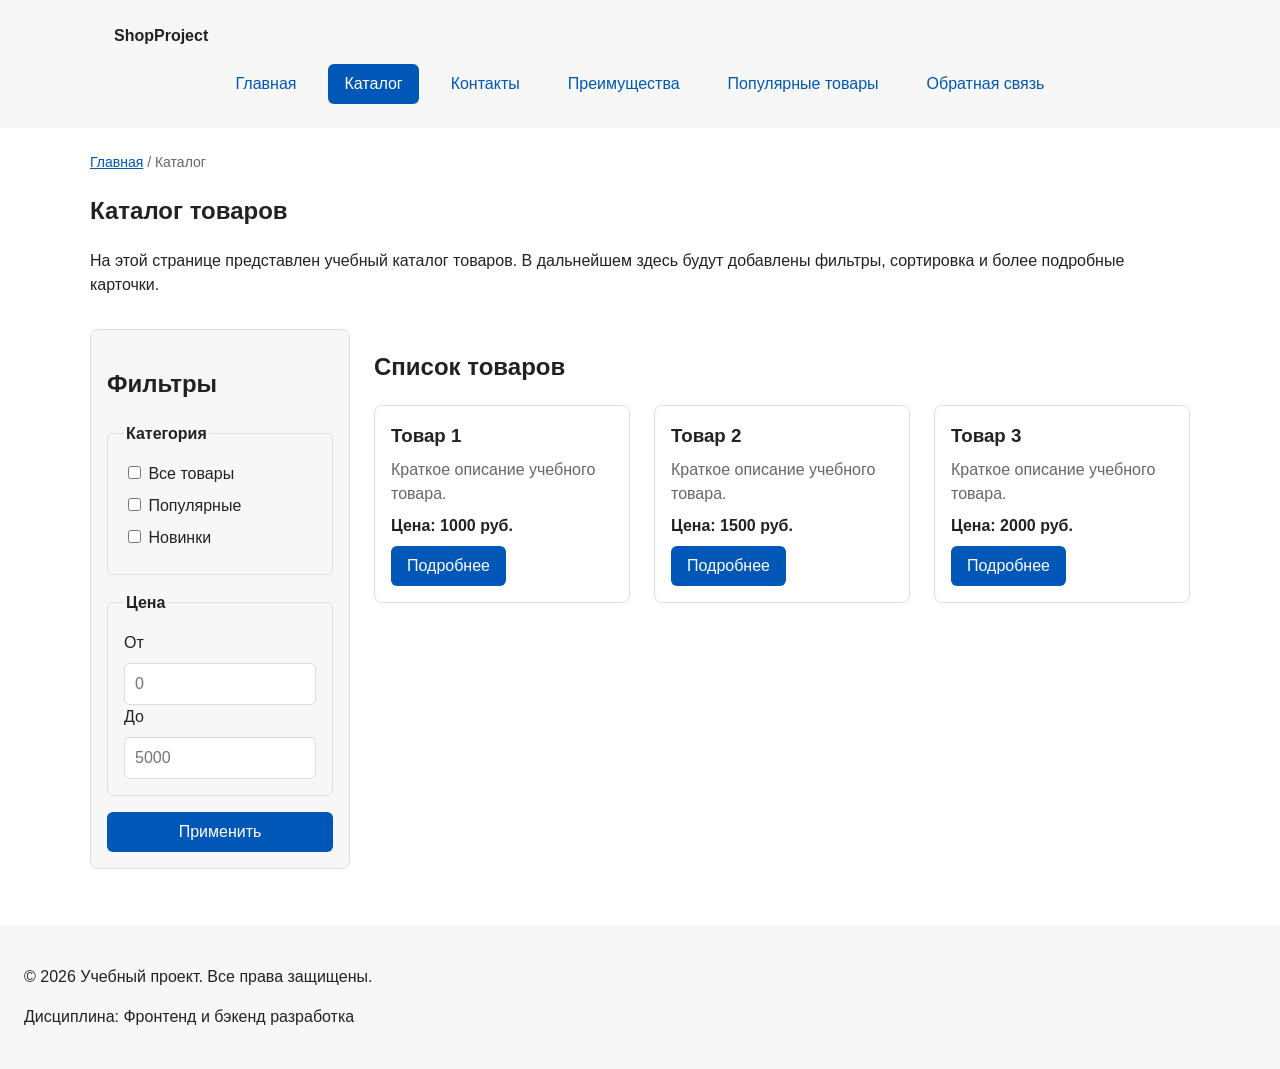
==== commit 3d478e5e: "Merge pull request #8 from Dark1367/refactor/bem-css-classes refactor: apply BEM naming to CSS class" ====
--- a/catalog.html
+++ b/catalog.html
@@ -15,18 +15,30 @@
 
   <body>
 
-    <header>
-      <div class="site-header">
-        <a class="site-logo" href="index.html">ShopProject</a>
+    <header class="site-header">
+      <div class="site-header__inner">
+        <a class="site-header__logo" href="index.html">ShopProject</a>
 
         <nav class="site-nav" aria-label="Основная навигация">
           <ul class="site-nav__list">
-            <li><a href="index.html">Главная</a></li>
-            <li><a href="catalog.html">Каталог</a></li>
-            <li><a href="contacts.html">Контакты</a></li>
-            <li><a href="index.html#advantages">Преимущества</a></li>
-            <li><a href="index.html#popular">Популярные товары</a></li>
-            <li><a href="index.html#contacts">Обратная связь</a></li>
+            <li class="site-nav__item">
+              <a class="site-nav__link" href="index.html">Главная</a>
+            </li>
+            <li class="site-nav__item">
+              <a class="site-nav__link site-nav__link--active" href="catalog.html">Каталог</a>
+            </li>
+            <li class="site-nav__item">
+              <a class="site-nav__link" href="contacts.html">Контакты</a>
+            </li>
+            <li class="site-nav__item">
+              <a class="site-nav__link" href="index.html#advantages">Преимущества</a>
+            </li>
+            <li class="site-nav__item">
+              <a class="site-nav__link" href="index.html#popular">Популярные товары</a>
+            </li>
+            <li class="site-nav__item">
+              <a class="site-nav__link" href="index.html#contacts">Обратная связь</a>
+            </li>
           </ul>
         </nav>
       </div>
@@ -34,8 +46,8 @@
 
     <main>
       <nav class="breadcrumbs" aria-label="Хлебные крошки">
-        <a href="index.html">Главная</a>
-        <span>Каталог</span>
+        <a class="breadcrumbs__link" href="index.html">Главная</a>
+        <span class="breadcrumbs__current">Каталог</span>
       </nav>
 
       <section class="section">
@@ -49,72 +61,72 @@
 
       <section class="catalog-layout">
         <aside class="catalog-filters">
-          <h2>Фильтры</h2>
+          <h2 class="catalog-filters__title">Фильтры</h2>
 
           <form class="filters-form" action="#" method="get">
-            <fieldset>
-              <legend>Категория</legend>
+            <fieldset class="filters-form__group">
+              <legend class="filters-form__legend">Категория</legend>
 
-              <label>
+              <label class="filters-form__label">
                 <input type="checkbox" name="category" value="all">
                 Все товары
               </label>
 
-              <label>
+              <label class="filters-form__label">
                 <input type="checkbox" name="category" value="popular">
                 Популярные
               </label>
 
-              <label>
+              <label class="filters-form__label">
                 <input type="checkbox" name="category" value="new">
                 Новинки
               </label>
             </fieldset>
 
-            <fieldset>
-              <legend>Цена</legend>
+            <fieldset class="filters-form__group">
+              <legend class="filters-form__legend">Цена</legend>
 
-              <label for="price-from">От</label>
-              <input id="price-from" name="price-from" type="number" min="0" placeholder="0">
+              <label class="filters-form__label" for="price-from">От</label>
+              <input class="filters-form__input" id="price-from" name="price-from" type="number" min="0" placeholder="0">
 
-              <label for="price-to">До</label>
-              <input id="price-to" name="price-to" type="number" min="0" placeholder="5000">
+              <label class="filters-form__label" for="price-to">До</label>
+              <input class="filters-form__input" id="price-to" name="price-to" type="number" min="0" placeholder="5000">
             </fieldset>
 
-            <button class="button" type="submit">Применить</button>
+            <button class="button button--primary filters-form__button" type="submit">Применить</button>
           </form>
         </aside>
 
         <section class="catalog-products">
-          <h2>Список товаров</h2>
+          <h2 class="catalog-products__title">Список товаров</h2>
 
           <div class="products-grid">
             <article class="product-card">
-              <h3>Товар 1</h3>
-              <p>Краткое описание учебного товара.</p>
-              <p>Цена: 1000 руб.</p>
-              <a class="button" href="index.html#popular">Подробнее</a>
+              <h3 class="product-card__title">Товар 1</h3>
+              <p class="product-card__description">Краткое описание учебного товара.</p>
+              <p class="product-card__price">Цена: 1000 руб.</p>
+              <a class="button button--primary product-card__button" href="index.html#popular">Подробнее</a>
             </article>
 
             <article class="product-card">
-              <h3>Товар 2</h3>
-              <p>Краткое описание учебного товара.</p>
-              <p>Цена: 1500 руб.</p>
-              <a class="button" href="index.html#popular">Подробнее</a>
+              <h3 class="product-card__title">Товар 2</h3>
+              <p class="product-card__description">Краткое описание учебного товара.</p>
+              <p class="product-card__price">Цена: 1500 руб.</p>
+              <a class="button button--primary product-card__button" href="index.html#popular">Подробнее</a>
             </article>
 
             <article class="product-card">
-              <h3>Товар 3</h3>
-              <p>Краткое описание учебного товара.</p>
-              <p>Цена: 2000 руб.</p>
-              <a class="button" href="index.html#popular">Подробнее</a>
+              <h3 class="product-card__title">Товар 3</h3>
+              <p class="product-card__description">Краткое описание учебного товара.</p>
+              <p class="product-card__price">Цена: 2000 руб.</p>
+              <a class="button button--primary product-card__button" href="index.html#popular">Подробнее</a>
             </article>
           </div>
         </section>
       </section>
     </main>
 
-    <footer>
+    <footer class="site-footer">
       <p>&copy; 2026 Учебный проект. Все права защищены.</p>
       <p>Дисциплина: Фронтенд и бэкенд разработка</p>
     </footer>
--- a/css/style.css
+++ b/css/style.css
@@ -35,6 +35,8 @@
 
 /* ===============================
    2. Базовые стили
+   Стили по тегам задаются только здесь.
+   Компоненты ниже оформляются через БЭМ-классы.
    =============================== */
 
 * {
@@ -56,27 +58,9 @@
   background-color: var(--color-bg);
 }
 
-/*
-  Задаём внутренние отступы для основных областей страницы.
-  Это делает содержимое визуально отделённым от краёв окна браузера.
-*/
-header,
-main,
-footer {
+main {
   padding: var(--space-lg);
 }
-
-header {
-  background-color: var(--color-surface);
-}
-
-footer {
-  background-color: var(--color-surface);
-}
-
-/* ===============================
-   3. Общие элементы интерфейса
-   =============================== */
 
 a {
   color: var(--color-primary);
@@ -99,22 +83,43 @@
   outline-offset: 4px;
 }
 
-/*
-  Пока это обычная ссылка, но визуально она оформляется как кнопка.
-*/
+/* ===============================
+   3. Блок button
+   =============================== */
+
 .button {
   display: inline-block;
   padding: var(--space-sm) var(--space-md);
+  border: none;
+  border-radius: var(--radius-sm);
+  font: inherit;
+  text-decoration: none;
+  cursor: pointer;
+}
+
+.button--primary {
   color: var(--color-white);
   background-color: var(--color-primary);
-  text-decoration: none;
-  border: none;
-  border-radius: var(--radius-sm);
-  cursor: pointer;
-}
-
-.button:hover {
+}
+
+/*
+  color задан явно, чтобы у кнопок-ссылок текст
+  не перекрашивался правилом a:hover.
+*/
+.button--primary:hover {
+  color: var(--color-white);
   background-color: var(--color-primary-dark);
+}
+
+.button--secondary {
+  color: var(--color-primary);
+  background-color: transparent;
+  border: 1px solid var(--color-primary);
+}
+
+.button--secondary:hover {
+  color: var(--color-white);
+  background-color: var(--color-primary);
 }
 
 .button:focus-visible {
@@ -122,36 +127,38 @@
   outline-offset: 3px;
 }
 
-.button:disabled {
+.button:disabled,
+.button--disabled {
   opacity: 0.6;
   cursor: not-allowed;
 }
 
 /* ===============================
-   4. Компоненты страницы
-   =============================== */
-
-/*
-  Шапка: ограничиваем ширину содержимого,
-  чтобы оно не растягивалось слишком сильно на широких экранах.
+   4. Шапка и навигация
+   =============================== */
+
+/*
+  Блок site-header: фон шапки на всю ширину,
+  содержимое ограничено внутренним контейнером.
 */
 .site-header {
+  background-color: var(--color-surface);
+}
+
+.site-header__inner {
   max-width: var(--container-width);
   margin: 0 auto;
-}
-
-/*
-  Текстовый логотип.
-*/
-.site-logo {
-  font-weight: bold;
+  padding: var(--space-lg);
+}
+
+.site-header__logo {
+  font-weight: 700;
+  color: var(--color-text);
   text-decoration: none;
-  color: var(--color-text);
-}
-
-/*
-  Навигация: меню выстроено в строку через Flexbox.
-  Расстояние между пунктами задаётся через gap.
+}
+
+/*
+  Блок site-nav: меню выстроено в строку через Flexbox.
 */
 .site-nav__list {
   display: flex;
@@ -164,7 +171,7 @@
   list-style: none;
 }
 
-.site-nav__list a {
+.site-nav__link {
   display: inline-block;
   padding: var(--space-sm) var(--space-md);
   color: var(--color-primary);
@@ -172,14 +179,27 @@
   border-radius: var(--radius-sm);
 }
 
-.site-nav__list a:hover {
+.site-nav__link:hover {
   color: var(--color-white);
   background-color: var(--color-primary);
 }
 
-/*
-  Хлебные крошки на внутренних страницах.
-  Текущая страница оформлена через span, перед ней выводится разделитель.
+.site-nav__link:focus-visible {
+  outline: 2px solid var(--color-primary);
+  outline-offset: 3px;
+}
+
+/*
+  Модификатор активного пункта меню — текущая страница.
+*/
+.site-nav__link--active {
+  color: var(--color-white);
+  background-color: var(--color-primary);
+}
+
+/*
+  Блок breadcrumbs: текущая страница не является ссылкой,
+  перед ней выводится разделитель.
 */
 .breadcrumbs {
   max-width: var(--container-width);
@@ -188,18 +208,21 @@
   color: var(--color-muted);
 }
 
-.breadcrumbs a {
+.breadcrumbs__link {
   color: var(--color-primary);
 }
 
-.breadcrumbs span::before {
+.breadcrumbs__current::before {
   content: " / ";
   color: var(--color-muted);
 }
 
-/*
-  Hero-блок — первый крупный блок страницы.
-  Он визуально отделяется от остальных разделов фоном и отступами.
+/* ===============================
+   5. Разделы страницы
+   =============================== */
+
+/*
+  Блок hero — первый экран главной страницы.
 */
 .hero {
   max-width: var(--container-width);
@@ -209,17 +232,43 @@
   border-radius: var(--radius-lg);
 }
 
+/*
+  Блок section — универсальный раздел страницы.
+*/
 .section {
   max-width: var(--container-width);
   margin: 0 auto var(--space-xl);
 }
 
-.section h2 {
+.section__title {
   margin-top: 0;
 }
 
 /*
-  Сетка карточек товаров через CSS Grid: три равные колонки.
+  Блок aside-info — дополнительный информационный блок.
+*/
+.aside-info {
+  max-width: var(--container-width);
+  margin: 0 auto var(--space-xl);
+  padding: var(--space-md);
+  border-left: 4px solid var(--color-primary);
+  background-color: var(--color-surface);
+}
+
+/*
+  Блок site-footer — подвал сайта.
+*/
+.site-footer {
+  padding: var(--space-lg);
+  background-color: var(--color-surface);
+}
+
+/* ===============================
+   6. Товары и каталог
+   =============================== */
+
+/*
+  Блок products-grid отвечает только за расположение карточек.
 */
 .products-grid {
   display: grid;
@@ -228,36 +277,59 @@
 }
 
 /*
-  Карточка товара — самостоятельный блок.
-  Внутри карточки содержимое выстроено в колонку через Flexbox,
+  Блок product-card — переиспользуемая карточка товара.
+  Содержимое выстроено в колонку через Flexbox,
   кнопка прижата к нижнему краю.
 */
 .product-card {
   display: flex;
   flex-direction: column;
   gap: var(--space-sm);
-  margin-bottom: 0;
   padding: var(--space-md);
   border: 1px solid var(--color-border);
   border-radius: var(--radius-md);
   background-color: var(--color-bg);
 }
 
-.product-card .button {
+.product-card:hover {
+  border-color: var(--color-primary);
+}
+
+.product-card--featured {
+  border-color: var(--color-primary);
+}
+
+.product-card--discount {
+  border-color: var(--color-danger);
+}
+
+.product-card__title {
+  margin: 0;
+  color: var(--color-text);
+}
+
+.product-card__description {
+  margin: 0;
+  color: var(--color-muted);
+}
+
+.product-card__price {
+  margin: 0;
+  font-weight: 700;
+}
+
+.product-card--discount .product-card__price {
+  color: var(--color-danger);
+}
+
+.product-card__button {
   margin-top: auto;
   align-self: flex-start;
 }
 
-.product-card:hover {
-  border-color: var(--color-primary);
-}
-
-.product-card h3 {
-  margin-top: 0;
-}
-
-/*
-  Страница каталога: сетка «фильтры + товары» через именованные области Grid.
+/*
+  Блок catalog-layout: сетка «фильтры + товары»
+  через именованные области Grid.
 */
 .catalog-layout {
   max-width: var(--container-width);
@@ -281,30 +353,30 @@
 }
 
 /*
-  Форма фильтров: группы полей разделены через gap.
+  Блок filters-form — форма фильтров каталога.
 */
 .filters-form {
   display: grid;
   gap: var(--space-md);
 }
 
-.filters-form fieldset {
+.filters-form__group {
   margin: 0;
   padding: var(--space-md);
   border: 1px solid var(--color-border);
   border-radius: var(--radius-sm);
 }
 
-.filters-form legend {
+.filters-form__legend {
   font-weight: 700;
 }
 
-.filters-form label {
+.filters-form__label {
   display: block;
   margin-bottom: var(--space-sm);
 }
 
-.filters-form input[type="number"] {
+.filters-form__input {
   width: 100%;
   padding: 8px 10px;
   border: 1px solid var(--color-border);
@@ -312,21 +384,13 @@
   font: inherit;
 }
 
-/*
-  Дополнительный информационный блок.
-*/
-.aside-info {
-  max-width: var(--container-width);
-  margin: 0 auto var(--space-xl);
-  padding: var(--space-md);
-  border-left: 4px solid var(--color-primary);
-  background-color: var(--color-surface);
-}
-
-/* ===============================
-   5. Форма и модальное окно
-   =============================== */
-
+/* ===============================
+   7. Модальное окно и форма заявки
+   =============================== */
+
+/*
+  Блок order-dialog — модальное окно заявки.
+*/
 .order-dialog {
   width: min(100% - 32px, 560px);
   padding: var(--space-lg);
@@ -338,18 +402,26 @@
   background-color: rgba(0, 0, 0, 0.5);
 }
 
-.form-field {
+.order-dialog__title {
+  margin-top: 0;
+}
+
+/*
+  Блок order-form — форма заявки.
+  Отдельный блок, чтобы форму можно было использовать и вне модального окна.
+*/
+.order-form__field {
   margin-bottom: var(--space-md);
 }
 
-.form-field label {
+.order-form__label {
   display: block;
   margin-bottom: var(--space-xs);
 }
 
-.form-field input,
-.form-field select,
-.form-field textarea {
+.order-form__input,
+.order-form__select,
+.order-form__textarea {
   width: 100%;
   padding: 10px 12px;
   border: 1px solid var(--color-border);
@@ -357,55 +429,47 @@
   font: inherit;
 }
 
-.form-field input[type="checkbox"] {
-  width: auto;
-}
-
-.form-field small {
+.order-form__hint {
   display: block;
   margin-top: var(--space-xs);
   color: var(--color-muted);
 }
 
-/*
-  Состояния полей формы: наведение, видимый фокус, ошибка.
-*/
-.form-field input:hover,
-.form-field select:hover,
-.form-field textarea:hover {
+.order-form__input:hover,
+.order-form__select:hover,
+.order-form__textarea:hover {
   border-color: var(--color-primary);
 }
 
-.form-field input:focus-visible,
-.form-field select:focus-visible,
-.form-field textarea:focus-visible,
-.form-actions button:focus-visible {
+.order-form__input:focus-visible,
+.order-form__select:focus-visible,
+.order-form__textarea:focus-visible {
   outline: 2px solid var(--color-primary);
   outline-offset: 3px;
 }
 
 /*
-  Ошибочное поле. Селекторы с .form-field нужны, чтобы правило
-  перебивало по специфичности border из .form-field input и :hover.
-*/
-[aria-invalid="true"],
-.form-field input[aria-invalid="true"],
-.form-field select[aria-invalid="true"],
-.form-field textarea[aria-invalid="true"] {
+  Ошибочное поле: атрибут aria-invalid выставляет JavaScript при проверке.
+  Правило стоит после :hover, чтобы красная рамка не пропадала при наведении.
+*/
+.order-form__input[aria-invalid="true"],
+.order-form__select[aria-invalid="true"],
+.order-form__textarea[aria-invalid="true"] {
   border-color: var(--color-danger);
 }
 
-/*
-  Кнопки формы.
-*/
-.form-actions {
+.order-form__checkbox[aria-invalid="true"] {
+  outline: 2px solid var(--color-danger);
+}
+
+.order-form__actions {
   display: flex;
   gap: var(--space-md);
   margin-top: var(--space-lg);
 }
 
 /*
-  Сообщение об успешной отправке.
+  Блок success-message — сообщение об успешной отправке.
 */
 .success-message {
   max-width: var(--container-width);
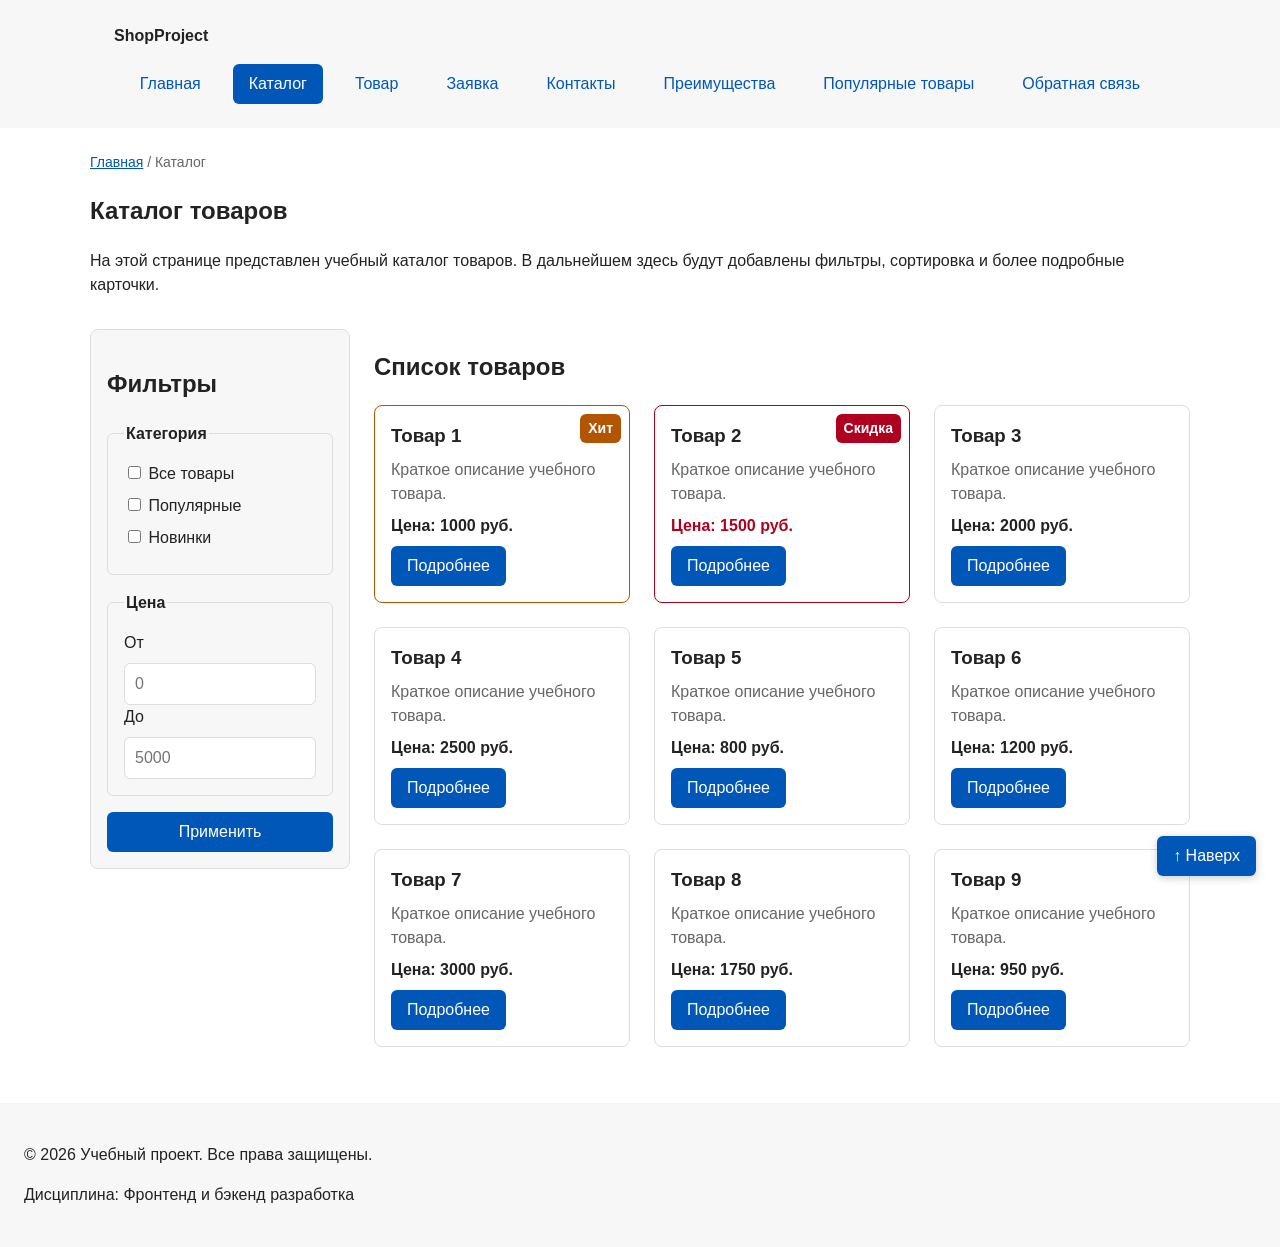
==== commit 26c12fc9: "fix: prepare HTML CSS project for submission" ====
--- a/catalog.html
+++ b/catalog.html
@@ -26,6 +26,12 @@
             </li>
             <li class="site-nav__item">
               <a class="site-nav__link site-nav__link--active" href="catalog.html">Каталог</a>
+            </li>
+            <li class="site-nav__item">
+              <a class="site-nav__link" href="product.html">Товар</a>
+            </li>
+            <li class="site-nav__item">
+              <a class="site-nav__link" href="order.html">Заявка</a>
             </li>
             <li class="site-nav__item">
               <a class="site-nav__link" href="contacts.html">Контакты</a>
@@ -101,25 +107,69 @@
           <h2 class="catalog-products__title">Список товаров</h2>
 
           <div class="products-grid">
-            <article class="product-card">
+            <article class="product-card product-card--hit">
+              <span class="product-card__badge product-card__badge--hit">Хит</span>
               <h3 class="product-card__title">Товар 1</h3>
               <p class="product-card__description">Краткое описание учебного товара.</p>
               <p class="product-card__price">Цена: 1000 руб.</p>
-              <a class="button button--primary product-card__button" href="index.html#popular">Подробнее</a>
+              <a class="button button--primary product-card__button" href="product.html">Подробнее</a>
             </article>
 
-            <article class="product-card">
+            <article class="product-card product-card--discount">
+              <span class="product-card__badge product-card__badge--discount">Скидка</span>
               <h3 class="product-card__title">Товар 2</h3>
               <p class="product-card__description">Краткое описание учебного товара.</p>
               <p class="product-card__price">Цена: 1500 руб.</p>
-              <a class="button button--primary product-card__button" href="index.html#popular">Подробнее</a>
+              <a class="button button--primary product-card__button" href="product.html">Подробнее</a>
             </article>
 
             <article class="product-card">
               <h3 class="product-card__title">Товар 3</h3>
               <p class="product-card__description">Краткое описание учебного товара.</p>
               <p class="product-card__price">Цена: 2000 руб.</p>
-              <a class="button button--primary product-card__button" href="index.html#popular">Подробнее</a>
+              <a class="button button--primary product-card__button" href="product.html">Подробнее</a>
+            </article>
+
+            <article class="product-card">
+              <h3 class="product-card__title">Товар 4</h3>
+              <p class="product-card__description">Краткое описание учебного товара.</p>
+              <p class="product-card__price">Цена: 2500 руб.</p>
+              <a class="button button--primary product-card__button" href="product.html">Подробнее</a>
+            </article>
+
+            <article class="product-card">
+              <h3 class="product-card__title">Товар 5</h3>
+              <p class="product-card__description">Краткое описание учебного товара.</p>
+              <p class="product-card__price">Цена: 800 руб.</p>
+              <a class="button button--primary product-card__button" href="product.html">Подробнее</a>
+            </article>
+
+            <article class="product-card">
+              <h3 class="product-card__title">Товар 6</h3>
+              <p class="product-card__description">Краткое описание учебного товара.</p>
+              <p class="product-card__price">Цена: 1200 руб.</p>
+              <a class="button button--primary product-card__button" href="product.html">Подробнее</a>
+            </article>
+
+            <article class="product-card">
+              <h3 class="product-card__title">Товар 7</h3>
+              <p class="product-card__description">Краткое описание учебного товара.</p>
+              <p class="product-card__price">Цена: 3000 руб.</p>
+              <a class="button button--primary product-card__button" href="product.html">Подробнее</a>
+            </article>
+
+            <article class="product-card">
+              <h3 class="product-card__title">Товар 8</h3>
+              <p class="product-card__description">Краткое описание учебного товара.</p>
+              <p class="product-card__price">Цена: 1750 руб.</p>
+              <a class="button button--primary product-card__button" href="product.html">Подробнее</a>
+            </article>
+
+            <article class="product-card">
+              <h3 class="product-card__title">Товар 9</h3>
+              <p class="product-card__description">Краткое описание учебного товара.</p>
+              <p class="product-card__price">Цена: 950 руб.</p>
+              <a class="button button--primary product-card__button" href="product.html">Подробнее</a>
             </article>
           </div>
         </section>
@@ -131,5 +181,7 @@
       <p>Дисциплина: Фронтенд и бэкенд разработка</p>
     </footer>
 
+    <a class="button button--primary scroll-top" href="#" aria-label="Вернуться в начало страницы">↑ Наверх</a>
+
   </body>
 </html>
--- a/css/style.css
+++ b/css/style.css
@@ -13,6 +13,7 @@
   --color-surface: #f7f7f7;
   --color-surface-accent: #eef5ff;
   --color-danger: #b00020;
+  --color-hit: #b35400;
   --color-success: #168a2f;
   --color-success-bg: #eefaf0;
   --color-white: #ffffff;
@@ -31,6 +32,9 @@
 
   /* Размеры */
   --container-width: 1100px;
+
+  /* Слои по оси z */
+  --z-scroll-top: 100;
 }
 
 /* ===============================
@@ -217,6 +221,10 @@
   color: var(--color-muted);
 }
 
+.breadcrumbs__separator {
+  color: var(--color-muted);
+}
+
 /* ===============================
    5. Разделы страницы
    =============================== */
@@ -282,6 +290,7 @@
   кнопка прижата к нижнему краю.
 */
 .product-card {
+  position: relative;
   display: flex;
   flex-direction: column;
   gap: var(--space-sm);
@@ -303,6 +312,32 @@
   border-color: var(--color-danger);
 }
 
+.product-card--hit {
+  border-color: var(--color-hit);
+}
+
+/*
+  Бейдж позиционируется относительно карточки (position: relative у .product-card).
+*/
+.product-card__badge {
+  position: absolute;
+  top: var(--space-sm);
+  right: var(--space-sm);
+  padding: 4px 8px;
+  font-size: 14px;
+  font-weight: 700;
+  color: var(--color-white);
+  border-radius: var(--radius-sm);
+}
+
+.product-card__badge--hit {
+  background-color: var(--color-hit);
+}
+
+.product-card__badge--discount {
+  background-color: var(--color-danger);
+}
+
 .product-card__title {
   margin: 0;
   color: var(--color-text);
@@ -342,6 +377,9 @@
 
 .catalog-filters {
   grid-area: filters;
+  position: sticky;
+  top: var(--space-md);
+  align-self: start;
   padding: var(--space-md);
   border: 1px solid var(--color-border);
   border-radius: var(--radius-md);
@@ -384,8 +422,190 @@
   font: inherit;
 }
 
+/*
+  Блок product-details — подробная карточка товара на product.html.
+  Слева изображение, справа информация (CSS Grid).
+*/
+.product-details {
+  max-width: var(--container-width);
+  margin: 0 auto var(--space-xl);
+  display: grid;
+  grid-template-columns: 1fr 1fr;
+  gap: var(--space-xl);
+  align-items: start;
+}
+
+.product-details__media {
+  position: relative;
+}
+
+.product-details__image {
+  display: block;
+  width: 100%;
+  height: auto;
+  border-radius: var(--radius-lg);
+}
+
+.product-details__badge {
+  position: absolute;
+  top: var(--space-md);
+  left: var(--space-md);
+  padding: 4px 10px;
+  font-weight: 700;
+  color: var(--color-white);
+  background-color: var(--color-hit);
+  border-radius: var(--radius-sm);
+}
+
+.product-details__title {
+  margin-top: 0;
+}
+
+.product-details__category,
+.product-details__status {
+  margin: 0 0 var(--space-sm);
+  color: var(--color-muted);
+}
+
+.product-details__status {
+  color: var(--color-success);
+  font-weight: 700;
+}
+
+.product-details__price {
+  margin: 0 0 var(--space-sm);
+  font-size: 28px;
+  font-weight: 700;
+}
+
+.product-details__features {
+  padding-left: var(--space-lg);
+}
+
+.product-details__actions {
+  display: flex;
+  flex-wrap: wrap;
+  gap: var(--space-md);
+}
+
+/*
+  Блок product-table — таблица характеристик товара.
+*/
+.product-table {
+  width: 100%;
+  border-collapse: collapse;
+}
+
+.product-table__caption {
+  margin-bottom: var(--space-sm);
+  font-weight: 700;
+  text-align: left;
+}
+
+.product-table__cell {
+  padding: var(--space-sm) var(--space-md);
+  border: 1px solid var(--color-border);
+  text-align: left;
+}
+
+.product-table__cell--head {
+  color: var(--color-white);
+  background-color: var(--color-primary);
+}
+
+.product-table__cell--name {
+  width: 40%;
+  font-weight: 400;
+  background-color: var(--color-surface);
+}
+
+.product-table__row:hover .product-table__cell {
+  background-color: var(--color-surface-accent);
+}
+
 /* ===============================
-   7. Модальное окно и форма заявки
+   7. Отзывы, FAQ и кнопка «Наверх»
+   =============================== */
+
+/*
+  Блок reviews — отзывы покупателей на главной странице.
+*/
+.reviews__list {
+  display: grid;
+  grid-template-columns: repeat(3, 1fr);
+  gap: var(--space-lg);
+}
+
+.review-card {
+  padding: var(--space-md);
+  border: 1px solid var(--color-border);
+  border-radius: var(--radius-md);
+  background-color: var(--color-surface);
+}
+
+.review-card__author {
+  margin: 0 0 var(--space-xs);
+}
+
+.review-card__rating {
+  margin: 0 0 var(--space-sm);
+  font-weight: 700;
+  color: var(--color-hit);
+}
+
+.review-card__text {
+  margin: 0;
+}
+
+/*
+  Блок faq — часто задаваемые вопросы.
+  Раскрытие работает за счёт тегов details/summary, без JavaScript.
+*/
+.faq__item {
+  margin-bottom: var(--space-sm);
+  border: 1px solid var(--color-border);
+  border-radius: var(--radius-md);
+}
+
+.faq__question {
+  padding: var(--space-md);
+  font-weight: 700;
+  cursor: pointer;
+}
+
+.faq__question:hover {
+  color: var(--color-primary);
+}
+
+.faq__question:focus-visible {
+  outline: 2px solid var(--color-primary);
+  outline-offset: 3px;
+}
+
+.faq__item[open] .faq__question {
+  color: var(--color-primary);
+  border-bottom: 1px solid var(--color-border);
+}
+
+.faq__answer {
+  margin: 0;
+  padding: var(--space-md);
+}
+
+/*
+  Блок scroll-top — кнопка «Наверх», закреплена в правом нижнем углу окна.
+  z-index поднимает её над содержимым страницы.
+*/
+.scroll-top {
+  position: fixed;
+  right: var(--space-lg);
+  bottom: var(--space-lg);
+  z-index: var(--z-scroll-top);
+  box-shadow: 0 2px 8px rgba(0, 0, 0, 0.2);
+}
+
+/* ===============================
+   8. Модальное окно и форма заявки
    =============================== */
 
 /*
@@ -404,6 +624,13 @@
 
 .order-dialog__title {
   margin-top: 0;
+}
+
+/*
+  Форма на отдельной странице order.html.
+*/
+.order-page__form {
+  max-width: 560px;
 }
 
 /*
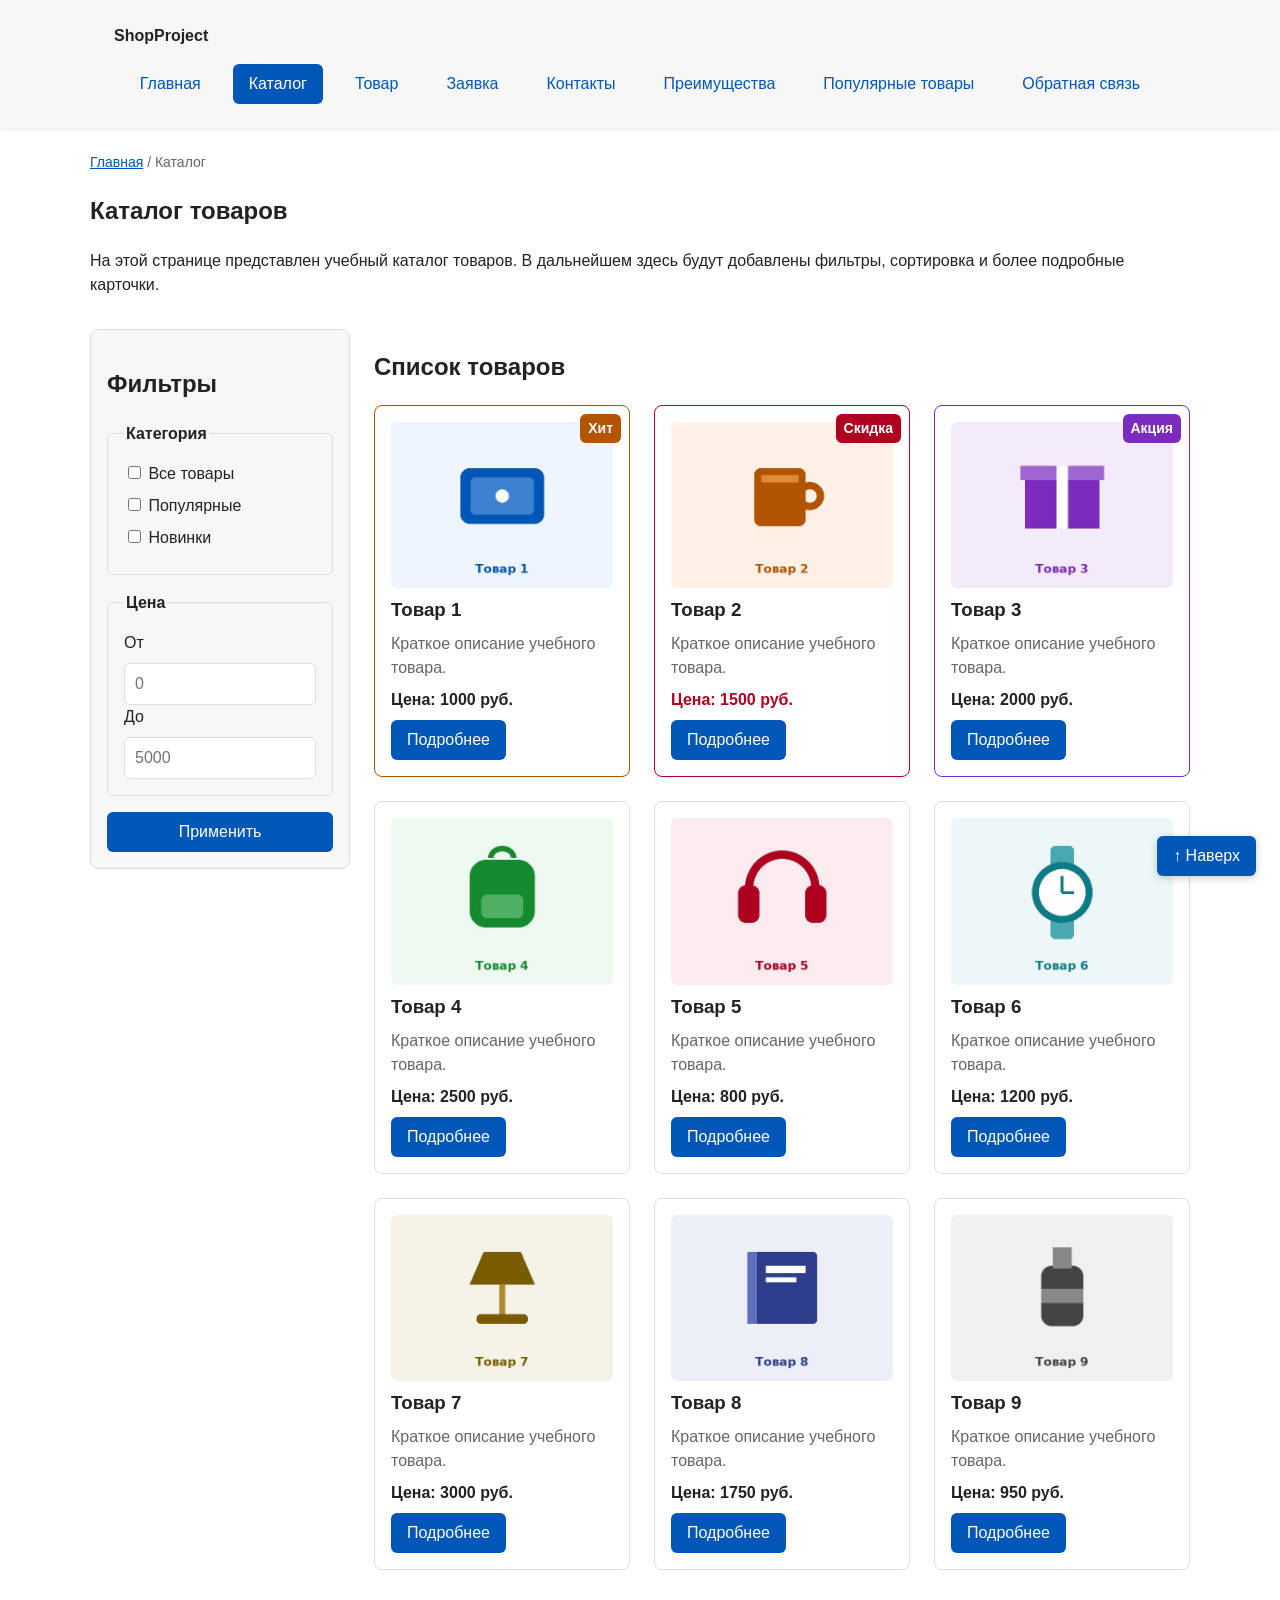
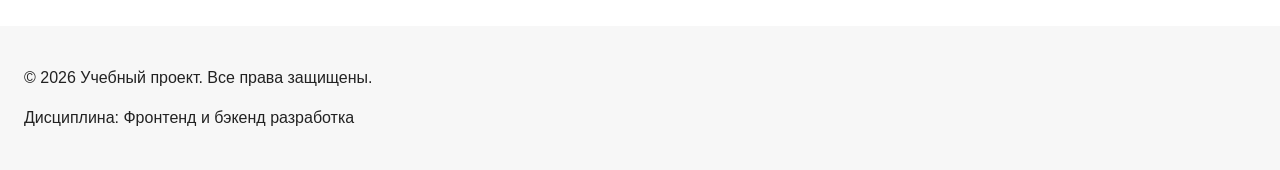
==== commit bd05297b: "тФВЩ" ====
--- a/catalog.html
+++ b/catalog.html
@@ -109,6 +109,7 @@
           <div class="products-grid">
             <article class="product-card product-card--hit">
               <span class="product-card__badge product-card__badge--hit">Хит</span>
+              <img class="product-card__image" src="images/product-1.jpg" alt="Товар 1" width="480" height="360" loading="lazy">
               <h3 class="product-card__title">Товар 1</h3>
               <p class="product-card__description">Краткое описание учебного товара.</p>
               <p class="product-card__price">Цена: 1000 руб.</p>
@@ -117,13 +118,16 @@
 
             <article class="product-card product-card--discount">
               <span class="product-card__badge product-card__badge--discount">Скидка</span>
+              <img class="product-card__image" src="images/product-2.jpg" alt="Товар 2" width="480" height="360" loading="lazy">
               <h3 class="product-card__title">Товар 2</h3>
               <p class="product-card__description">Краткое описание учебного товара.</p>
               <p class="product-card__price">Цена: 1500 руб.</p>
               <a class="button button--primary product-card__button" href="product.html">Подробнее</a>
             </article>
 
-            <article class="product-card">
+            <article class="product-card product-card--promo">
+              <span class="product-card__badge product-card__badge--promo">Акция</span>
+              <img class="product-card__image" src="images/product-3.jpg" alt="Товар 3" width="480" height="360" loading="lazy">
               <h3 class="product-card__title">Товар 3</h3>
               <p class="product-card__description">Краткое описание учебного товара.</p>
               <p class="product-card__price">Цена: 2000 руб.</p>
@@ -131,6 +135,7 @@
             </article>
 
             <article class="product-card">
+              <img class="product-card__image" src="images/product-4.jpg" alt="Товар 4" width="480" height="360" loading="lazy">
               <h3 class="product-card__title">Товар 4</h3>
               <p class="product-card__description">Краткое описание учебного товара.</p>
               <p class="product-card__price">Цена: 2500 руб.</p>
@@ -138,6 +143,7 @@
             </article>
 
             <article class="product-card">
+              <img class="product-card__image" src="images/product-5.jpg" alt="Товар 5" width="480" height="360" loading="lazy">
               <h3 class="product-card__title">Товар 5</h3>
               <p class="product-card__description">Краткое описание учебного товара.</p>
               <p class="product-card__price">Цена: 800 руб.</p>
@@ -145,6 +151,7 @@
             </article>
 
             <article class="product-card">
+              <img class="product-card__image" src="images/product-6.jpg" alt="Товар 6" width="480" height="360" loading="lazy">
               <h3 class="product-card__title">Товар 6</h3>
               <p class="product-card__description">Краткое описание учебного товара.</p>
               <p class="product-card__price">Цена: 1200 руб.</p>
@@ -152,6 +159,7 @@
             </article>
 
             <article class="product-card">
+              <img class="product-card__image" src="images/product-7.jpg" alt="Товар 7" width="480" height="360" loading="lazy">
               <h3 class="product-card__title">Товар 7</h3>
               <p class="product-card__description">Краткое описание учебного товара.</p>
               <p class="product-card__price">Цена: 3000 руб.</p>
@@ -159,6 +167,7 @@
             </article>
 
             <article class="product-card">
+              <img class="product-card__image" src="images/product-8.jpg" alt="Товар 8" width="480" height="360" loading="lazy">
               <h3 class="product-card__title">Товар 8</h3>
               <p class="product-card__description">Краткое описание учебного товара.</p>
               <p class="product-card__price">Цена: 1750 руб.</p>
@@ -166,6 +175,7 @@
             </article>
 
             <article class="product-card">
+              <img class="product-card__image" src="images/product-9.jpg" alt="Товар 9" width="480" height="360" loading="lazy">
               <h3 class="product-card__title">Товар 9</h3>
               <p class="product-card__description">Краткое описание учебного товара.</p>
               <p class="product-card__price">Цена: 950 руб.</p>
--- a/css/style.css
+++ b/css/style.css
@@ -14,6 +14,7 @@
   --color-surface-accent: #eef5ff;
   --color-danger: #b00020;
   --color-hit: #b35400;
+  --color-promo: #7b2cbf;
   --color-success: #168a2f;
   --color-success-bg: #eefaf0;
   --color-white: #ffffff;
@@ -33,7 +34,11 @@
   /* Размеры */
   --container-width: 1100px;
 
+  /* Высота закреплённой шапки (логотип + меню) */
+  --header-height: 128px;
+
   /* Слои по оси z */
+  --z-header: 50;
   --z-scroll-top: 100;
 }
 
@@ -52,6 +57,8 @@
 */
 html {
   scroll-behavior: smooth;
+  /* Отступ для якорей, чтобы раздел не прятался под закреплённой шапкой */
+  scroll-padding-top: calc(var(--header-height) + var(--space-md));
 }
 
 body {
@@ -144,9 +151,14 @@
 /*
   Блок site-header: фон шапки на всю ширину,
   содержимое ограничено внутренним контейнером.
+  Шапка закреплена у верхнего края окна при прокрутке (position: sticky).
 */
 .site-header {
+  position: sticky;
+  top: 0;
+  z-index: var(--z-header);
   background-color: var(--color-surface);
+  box-shadow: 0 1px 4px rgba(0, 0, 0, 0.1);
 }
 
 .site-header__inner {
@@ -236,8 +248,19 @@
   max-width: var(--container-width);
   margin: 0 auto var(--space-xl);
   padding: var(--space-xl) var(--space-lg);
+  display: grid;
+  grid-template-columns: 3fr 2fr;
+  align-items: center;
+  gap: var(--space-xl);
   background-color: var(--color-surface-accent);
   border-radius: var(--radius-lg);
+}
+
+.hero__image {
+  display: block;
+  width: 100%;
+  height: auto;
+  border-radius: var(--radius-md);
 }
 
 /*
@@ -316,6 +339,23 @@
   border-color: var(--color-hit);
 }
 
+.product-card--promo {
+  border-color: var(--color-promo);
+}
+
+/*
+  Изображение товара: занимает всю ширину карточки,
+  пропорции сохраняются за счёт aspect-ratio и object-fit.
+*/
+.product-card__image {
+  display: block;
+  width: 100%;
+  height: auto;
+  aspect-ratio: 4 / 3;
+  object-fit: cover;
+  border-radius: var(--radius-sm);
+}
+
 /*
   Бейдж позиционируется относительно карточки (position: relative у .product-card).
 */
@@ -328,6 +368,7 @@
   font-weight: 700;
   color: var(--color-white);
   border-radius: var(--radius-sm);
+  z-index: 1;
 }
 
 .product-card__badge--hit {
@@ -336,6 +377,10 @@
 
 .product-card__badge--discount {
   background-color: var(--color-danger);
+}
+
+.product-card__badge--promo {
+  background-color: var(--color-promo);
 }
 
 .product-card__title {
@@ -378,7 +423,8 @@
 .catalog-filters {
   grid-area: filters;
   position: sticky;
-  top: var(--space-md);
+  /* Фильтр прилипает ниже закреплённой шапки */
+  top: calc(var(--header-height) + var(--space-md));
   align-self: start;
   padding: var(--space-md);
   border: 1px solid var(--color-border);
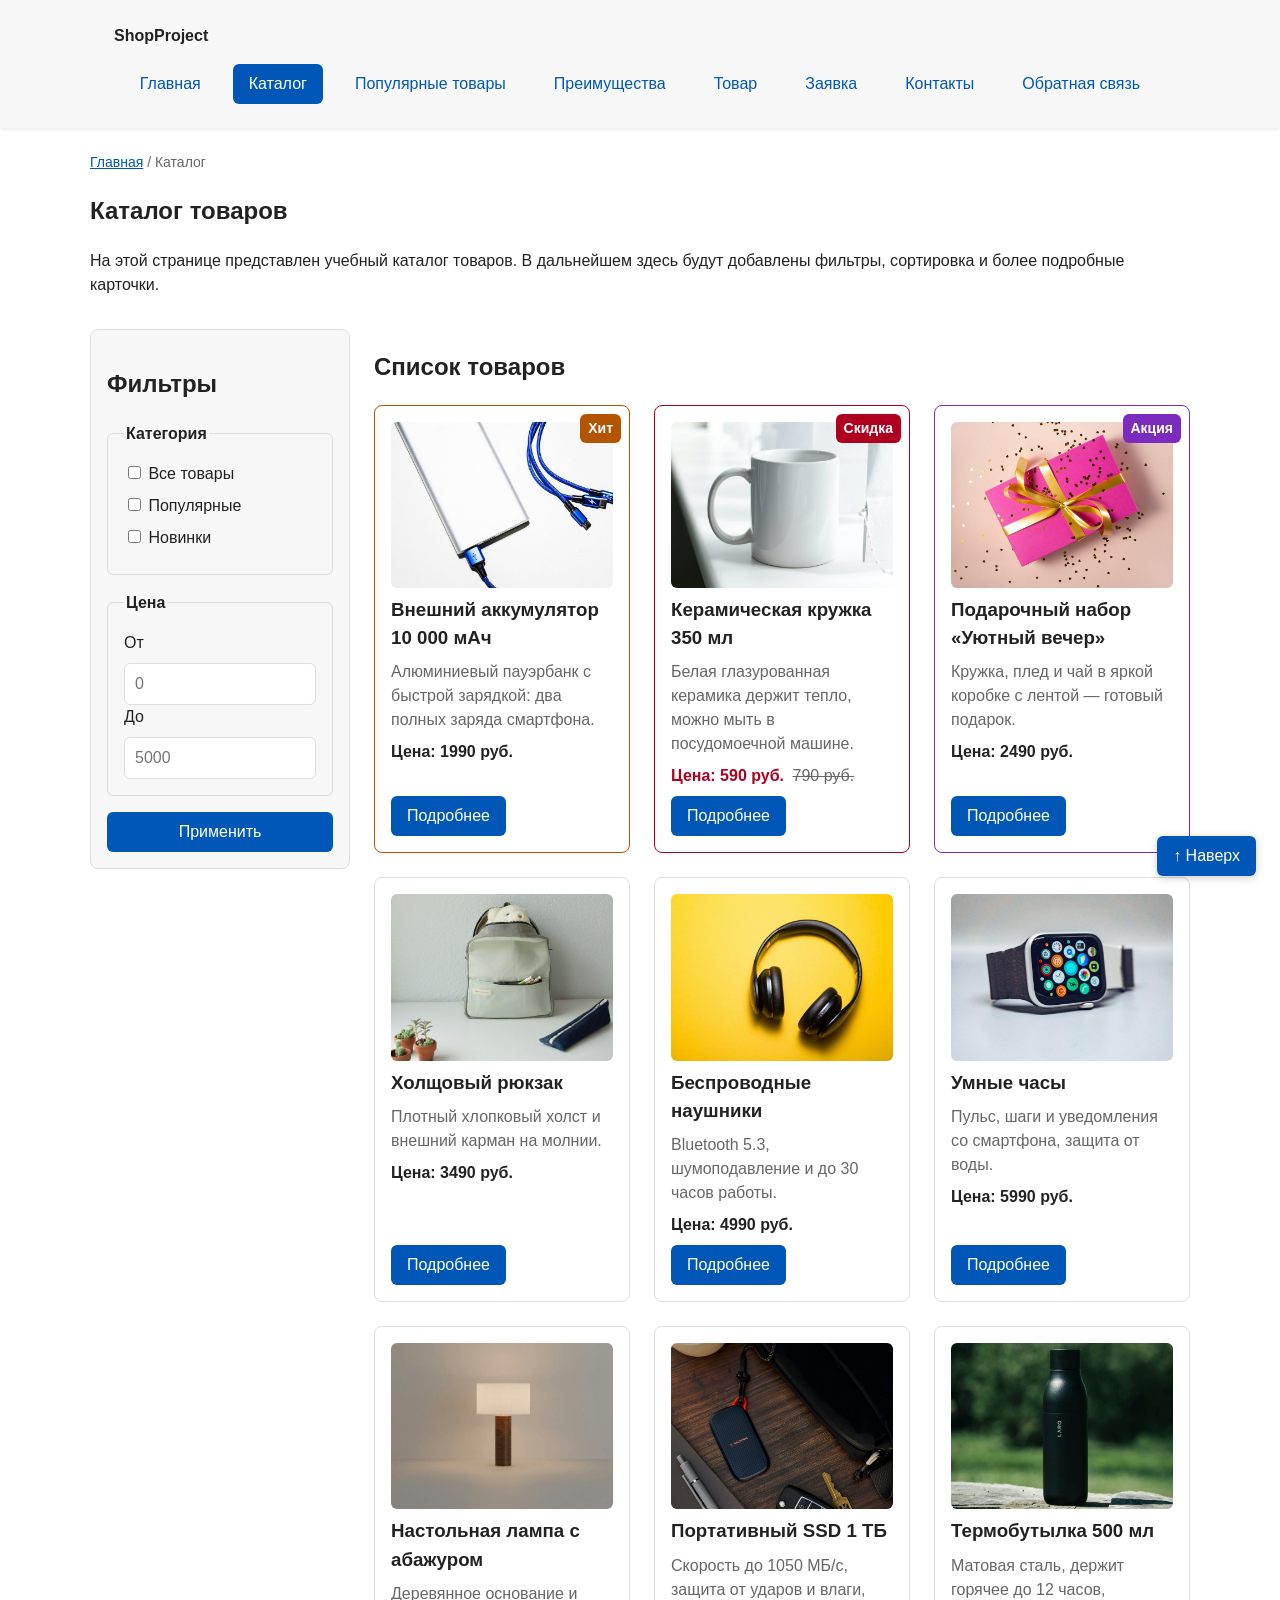
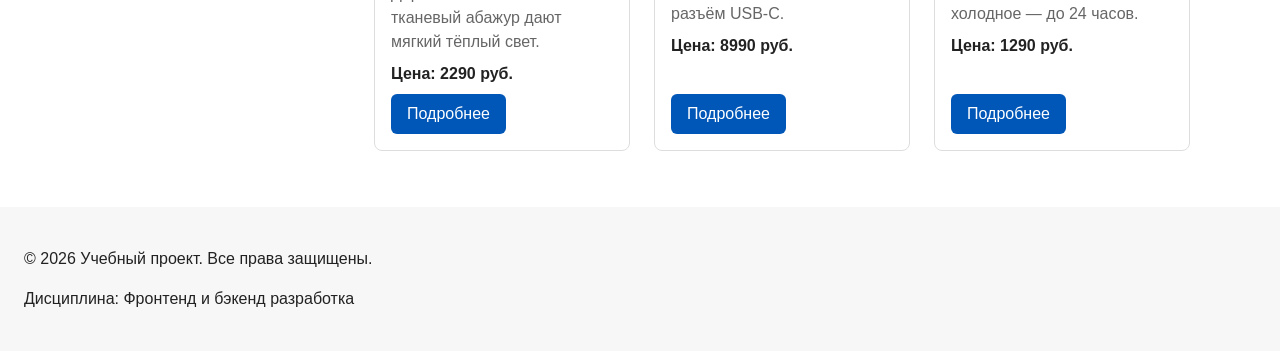
==== commit 10e9f0a0: "Nado" ====
--- a/catalog.html
+++ b/catalog.html
@@ -28,6 +28,12 @@
               <a class="site-nav__link site-nav__link--active" href="catalog.html">Каталог</a>
             </li>
             <li class="site-nav__item">
+              <a class="site-nav__link" href="popular.html">Популярные товары</a>
+            </li>
+            <li class="site-nav__item">
+              <a class="site-nav__link" href="advantages.html">Преимущества</a>
+            </li>
+            <li class="site-nav__item">
               <a class="site-nav__link" href="product.html">Товар</a>
             </li>
             <li class="site-nav__item">
@@ -35,12 +41,6 @@
             </li>
             <li class="site-nav__item">
               <a class="site-nav__link" href="contacts.html">Контакты</a>
-            </li>
-            <li class="site-nav__item">
-              <a class="site-nav__link" href="index.html#advantages">Преимущества</a>
-            </li>
-            <li class="site-nav__item">
-              <a class="site-nav__link" href="index.html#popular">Популярные товары</a>
             </li>
             <li class="site-nav__item">
               <a class="site-nav__link" href="index.html#contacts">Обратная связь</a>
@@ -109,76 +109,76 @@
           <div class="products-grid">
             <article class="product-card product-card--hit">
               <span class="product-card__badge product-card__badge--hit">Хит</span>
-              <img class="product-card__image" src="images/product-1.jpg" alt="Товар 1" width="480" height="360" loading="lazy">
-              <h3 class="product-card__title">Товар 1</h3>
-              <p class="product-card__description">Краткое описание учебного товара.</p>
-              <p class="product-card__price">Цена: 1000 руб.</p>
+              <img class="product-card__image" src="images/product-1.jpg" alt="Внешний аккумулятор 10 000 мАч" width="480" height="360" loading="lazy">
+              <h3 class="product-card__title">Внешний аккумулятор 10 000 мАч</h3>
+              <p class="product-card__description">Алюминиевый пауэрбанк с быстрой зарядкой: два полных заряда смартфона.</p>
+              <p class="product-card__price">Цена: 1990 руб.</p>
               <a class="button button--primary product-card__button" href="product.html">Подробнее</a>
             </article>
 
             <article class="product-card product-card--discount">
               <span class="product-card__badge product-card__badge--discount">Скидка</span>
-              <img class="product-card__image" src="images/product-2.jpg" alt="Товар 2" width="480" height="360" loading="lazy">
-              <h3 class="product-card__title">Товар 2</h3>
-              <p class="product-card__description">Краткое описание учебного товара.</p>
-              <p class="product-card__price">Цена: 1500 руб.</p>
+              <img class="product-card__image" src="images/product-2.jpg" alt="Керамическая кружка 350 мл" width="480" height="360" loading="lazy">
+              <h3 class="product-card__title">Керамическая кружка 350 мл</h3>
+              <p class="product-card__description">Белая глазурованная керамика держит тепло, можно мыть в посудомоечной машине.</p>
+              <p class="product-card__price">Цена: 590 руб. <s class="product-card__old-price">790 руб.</s></p>
               <a class="button button--primary product-card__button" href="product.html">Подробнее</a>
             </article>
 
             <article class="product-card product-card--promo">
               <span class="product-card__badge product-card__badge--promo">Акция</span>
-              <img class="product-card__image" src="images/product-3.jpg" alt="Товар 3" width="480" height="360" loading="lazy">
-              <h3 class="product-card__title">Товар 3</h3>
-              <p class="product-card__description">Краткое описание учебного товара.</p>
-              <p class="product-card__price">Цена: 2000 руб.</p>
+              <img class="product-card__image" src="images/product-3.jpg" alt="Подарочный набор «Уютный вечер»" width="480" height="360" loading="lazy">
+              <h3 class="product-card__title">Подарочный набор «Уютный вечер»</h3>
+              <p class="product-card__description">Кружка, плед и чай в яркой коробке с лентой — готовый подарок.</p>
+              <p class="product-card__price">Цена: 2490 руб.</p>
               <a class="button button--primary product-card__button" href="product.html">Подробнее</a>
             </article>
 
             <article class="product-card">
-              <img class="product-card__image" src="images/product-4.jpg" alt="Товар 4" width="480" height="360" loading="lazy">
-              <h3 class="product-card__title">Товар 4</h3>
-              <p class="product-card__description">Краткое описание учебного товара.</p>
-              <p class="product-card__price">Цена: 2500 руб.</p>
+              <img class="product-card__image" src="images/product-4.jpg" alt="Холщовый рюкзак" width="480" height="360" loading="lazy">
+              <h3 class="product-card__title">Холщовый рюкзак</h3>
+              <p class="product-card__description">Плотный хлопковый холст и внешний карман на молнии.</p>
+              <p class="product-card__price">Цена: 3490 руб.</p>
               <a class="button button--primary product-card__button" href="product.html">Подробнее</a>
             </article>
 
             <article class="product-card">
-              <img class="product-card__image" src="images/product-5.jpg" alt="Товар 5" width="480" height="360" loading="lazy">
-              <h3 class="product-card__title">Товар 5</h3>
-              <p class="product-card__description">Краткое описание учебного товара.</p>
-              <p class="product-card__price">Цена: 800 руб.</p>
+              <img class="product-card__image" src="images/product-5.jpg" alt="Беспроводные наушники" width="480" height="360" loading="lazy">
+              <h3 class="product-card__title">Беспроводные наушники</h3>
+              <p class="product-card__description">Bluetooth 5.3, шумоподавление и до 30 часов работы.</p>
+              <p class="product-card__price">Цена: 4990 руб.</p>
               <a class="button button--primary product-card__button" href="product.html">Подробнее</a>
             </article>
 
             <article class="product-card">
-              <img class="product-card__image" src="images/product-6.jpg" alt="Товар 6" width="480" height="360" loading="lazy">
-              <h3 class="product-card__title">Товар 6</h3>
-              <p class="product-card__description">Краткое описание учебного товара.</p>
-              <p class="product-card__price">Цена: 1200 руб.</p>
+              <img class="product-card__image" src="images/product-6.jpg" alt="Умные часы" width="480" height="360" loading="lazy">
+              <h3 class="product-card__title">Умные часы</h3>
+              <p class="product-card__description">Пульс, шаги и уведомления со смартфона, защита от воды.</p>
+              <p class="product-card__price">Цена: 5990 руб.</p>
               <a class="button button--primary product-card__button" href="product.html">Подробнее</a>
             </article>
 
             <article class="product-card">
-              <img class="product-card__image" src="images/product-7.jpg" alt="Товар 7" width="480" height="360" loading="lazy">
-              <h3 class="product-card__title">Товар 7</h3>
-              <p class="product-card__description">Краткое описание учебного товара.</p>
-              <p class="product-card__price">Цена: 3000 руб.</p>
+              <img class="product-card__image" src="images/product-7.jpg" alt="Настольная лампа с абажуром" width="480" height="360" loading="lazy">
+              <h3 class="product-card__title">Настольная лампа с абажуром</h3>
+              <p class="product-card__description">Деревянное основание и тканевый абажур дают мягкий тёплый свет.</p>
+              <p class="product-card__price">Цена: 2290 руб.</p>
               <a class="button button--primary product-card__button" href="product.html">Подробнее</a>
             </article>
 
             <article class="product-card">
-              <img class="product-card__image" src="images/product-8.jpg" alt="Товар 8" width="480" height="360" loading="lazy">
-              <h3 class="product-card__title">Товар 8</h3>
-              <p class="product-card__description">Краткое описание учебного товара.</p>
-              <p class="product-card__price">Цена: 1750 руб.</p>
+              <img class="product-card__image" src="images/product-8.jpg" alt="Портативный SSD 1 ТБ" width="480" height="360" loading="lazy">
+              <h3 class="product-card__title">Портативный SSD 1 ТБ</h3>
+              <p class="product-card__description">Скорость до 1050 МБ/с, защита от ударов и влаги, разъём USB-C.</p>
+              <p class="product-card__price">Цена: 8990 руб.</p>
               <a class="button button--primary product-card__button" href="product.html">Подробнее</a>
             </article>
 
             <article class="product-card">
-              <img class="product-card__image" src="images/product-9.jpg" alt="Товар 9" width="480" height="360" loading="lazy">
-              <h3 class="product-card__title">Товар 9</h3>
-              <p class="product-card__description">Краткое описание учебного товара.</p>
-              <p class="product-card__price">Цена: 950 руб.</p>
+              <img class="product-card__image" src="images/product-9.jpg" alt="Термобутылка 500 мл" width="480" height="360" loading="lazy">
+              <h3 class="product-card__title">Термобутылка 500 мл</h3>
+              <p class="product-card__description">Матовая сталь, держит горячее до 12 часов, холодное — до 24 часов.</p>
+              <p class="product-card__price">Цена: 1290 руб.</p>
               <a class="button button--primary product-card__button" href="product.html">Подробнее</a>
             </article>
           </div>
--- a/css/style.css
+++ b/css/style.css
@@ -276,6 +276,15 @@
 }
 
 /*
+  Ссылка «Смотреть все» под разделом главной страницы.
+*/
+.section__link {
+  display: inline-block;
+  margin-top: var(--space-md);
+  font-weight: 700;
+}
+
+/*
   Блок aside-info — дополнительный информационный блок.
 */
 .aside-info {
@@ -284,6 +293,129 @@
   padding: var(--space-md);
   border-left: 4px solid var(--color-primary);
   background-color: var(--color-surface);
+}
+
+/*
+  Кнопки внутри информационного блока.
+*/
+.aside-info__actions {
+  display: flex;
+  flex-wrap: wrap;
+  gap: var(--space-md);
+}
+
+/*
+  Блок advantages-grid — сетка преимуществ на странице advantages.html.
+*/
+.advantages-grid {
+  display: grid;
+  grid-template-columns: repeat(3, 1fr);
+  gap: var(--space-lg);
+}
+
+.advantage-card {
+  padding: var(--space-lg);
+  border: 1px solid var(--color-border);
+  border-radius: var(--radius-md);
+  background-color: var(--color-bg);
+}
+
+.advantage-card:hover {
+  border-color: var(--color-primary);
+}
+
+.advantage-card__number {
+  display: inline-block;
+  margin-bottom: var(--space-sm);
+  padding: 4px 10px;
+  font-weight: 700;
+  color: var(--color-white);
+  background-color: var(--color-primary);
+  border-radius: var(--radius-sm);
+}
+
+.advantage-card__title {
+  margin: 0 0 var(--space-sm);
+}
+
+.advantage-card__text {
+  margin: 0;
+  color: var(--color-muted);
+}
+
+/*
+  Блок steps — шаги оформления заказа (нумерованный список в сетке).
+*/
+.steps {
+  display: grid;
+  grid-template-columns: repeat(4, 1fr);
+  gap: var(--space-lg);
+  padding: 0;
+  list-style: none;
+  counter-reset: step;
+}
+
+.steps__item {
+  position: relative;
+  padding: var(--space-xl) var(--space-md) var(--space-md);
+  background-color: var(--color-surface-accent);
+  border-radius: var(--radius-md);
+  counter-increment: step;
+}
+
+/*
+  Номер шага выводится счётчиком CSS и позиционируется в углу карточки.
+*/
+.steps__item::before {
+  content: counter(step);
+  position: absolute;
+  top: calc(var(--space-md) * -1);
+  left: var(--space-md);
+  width: 32px;
+  height: 32px;
+  line-height: 32px;
+  text-align: center;
+  font-weight: 700;
+  color: var(--color-white);
+  background-color: var(--color-primary);
+  border-radius: 50%;
+}
+
+.steps__title {
+  margin: 0 0 var(--space-xs);
+  font-size: 18px;
+}
+
+.steps__text {
+  margin: 0;
+}
+
+/*
+  Блок stats — цифры о магазине.
+*/
+.stats {
+  display: grid;
+  grid-template-columns: repeat(4, 1fr);
+  gap: var(--space-lg);
+}
+
+.stats__item {
+  padding: var(--space-lg);
+  text-align: center;
+  border: 1px solid var(--color-border);
+  border-radius: var(--radius-md);
+}
+
+.stats__value {
+  margin: 0;
+  font-size: 28px;
+  font-weight: 700;
+  color: var(--color-primary);
+}
+
+.stats__label {
+  margin: 0;
+  color: var(--color-muted);
 }
 
 /*
@@ -396,6 +528,15 @@
 .product-card__price {
   margin: 0;
   font-weight: 700;
+}
+
+/*
+  Старая цена у товара со скидкой.
+*/
+.product-card__old-price {
+  margin-left: var(--space-xs);
+  font-weight: 400;
+  color: var(--color-muted);
 }
 
 .product-card--discount .product-card__price {
@@ -634,8 +775,15 @@
 }
 
 .faq__answer {
-  margin: 0;
   padding: var(--space-md);
+}
+
+.faq__text {
+  margin: 0 0 var(--space-sm);
+}
+
+.faq__text:last-child {
+  margin-bottom: 0;
 }
 
 /*
